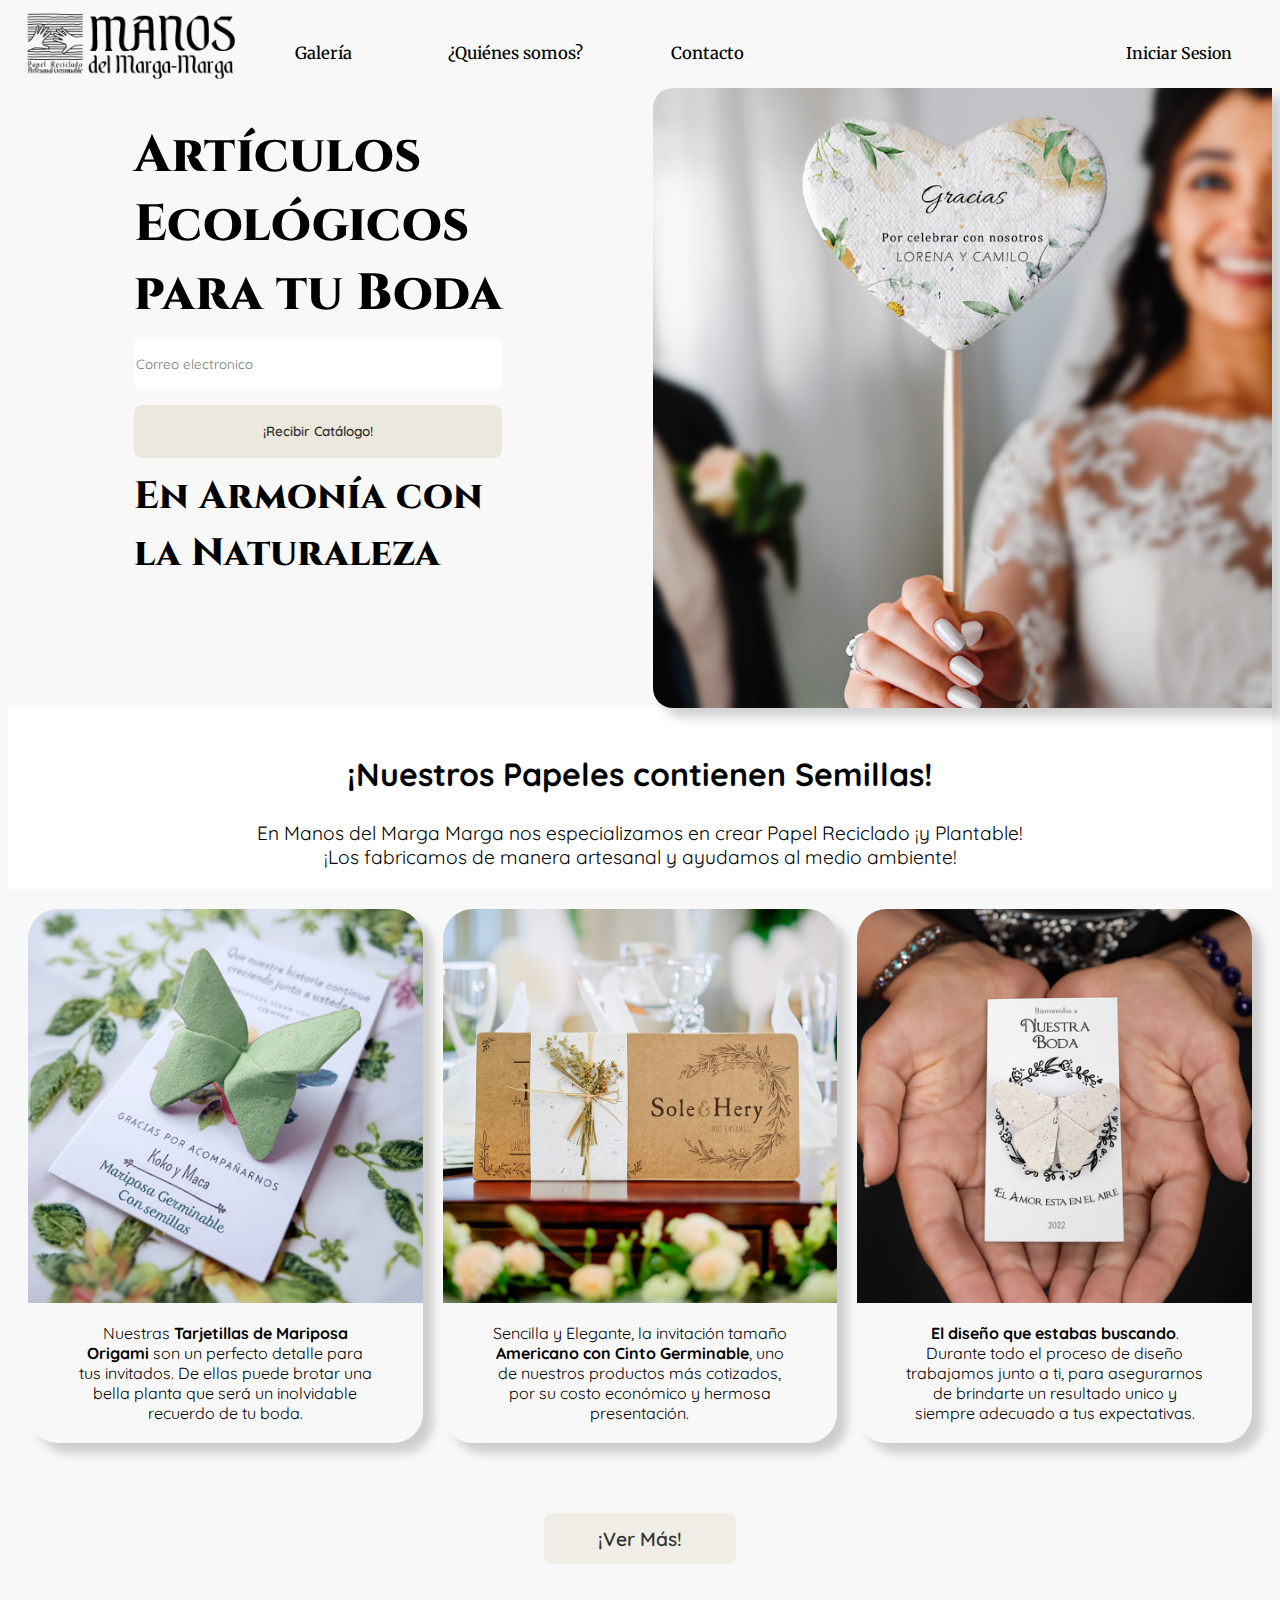
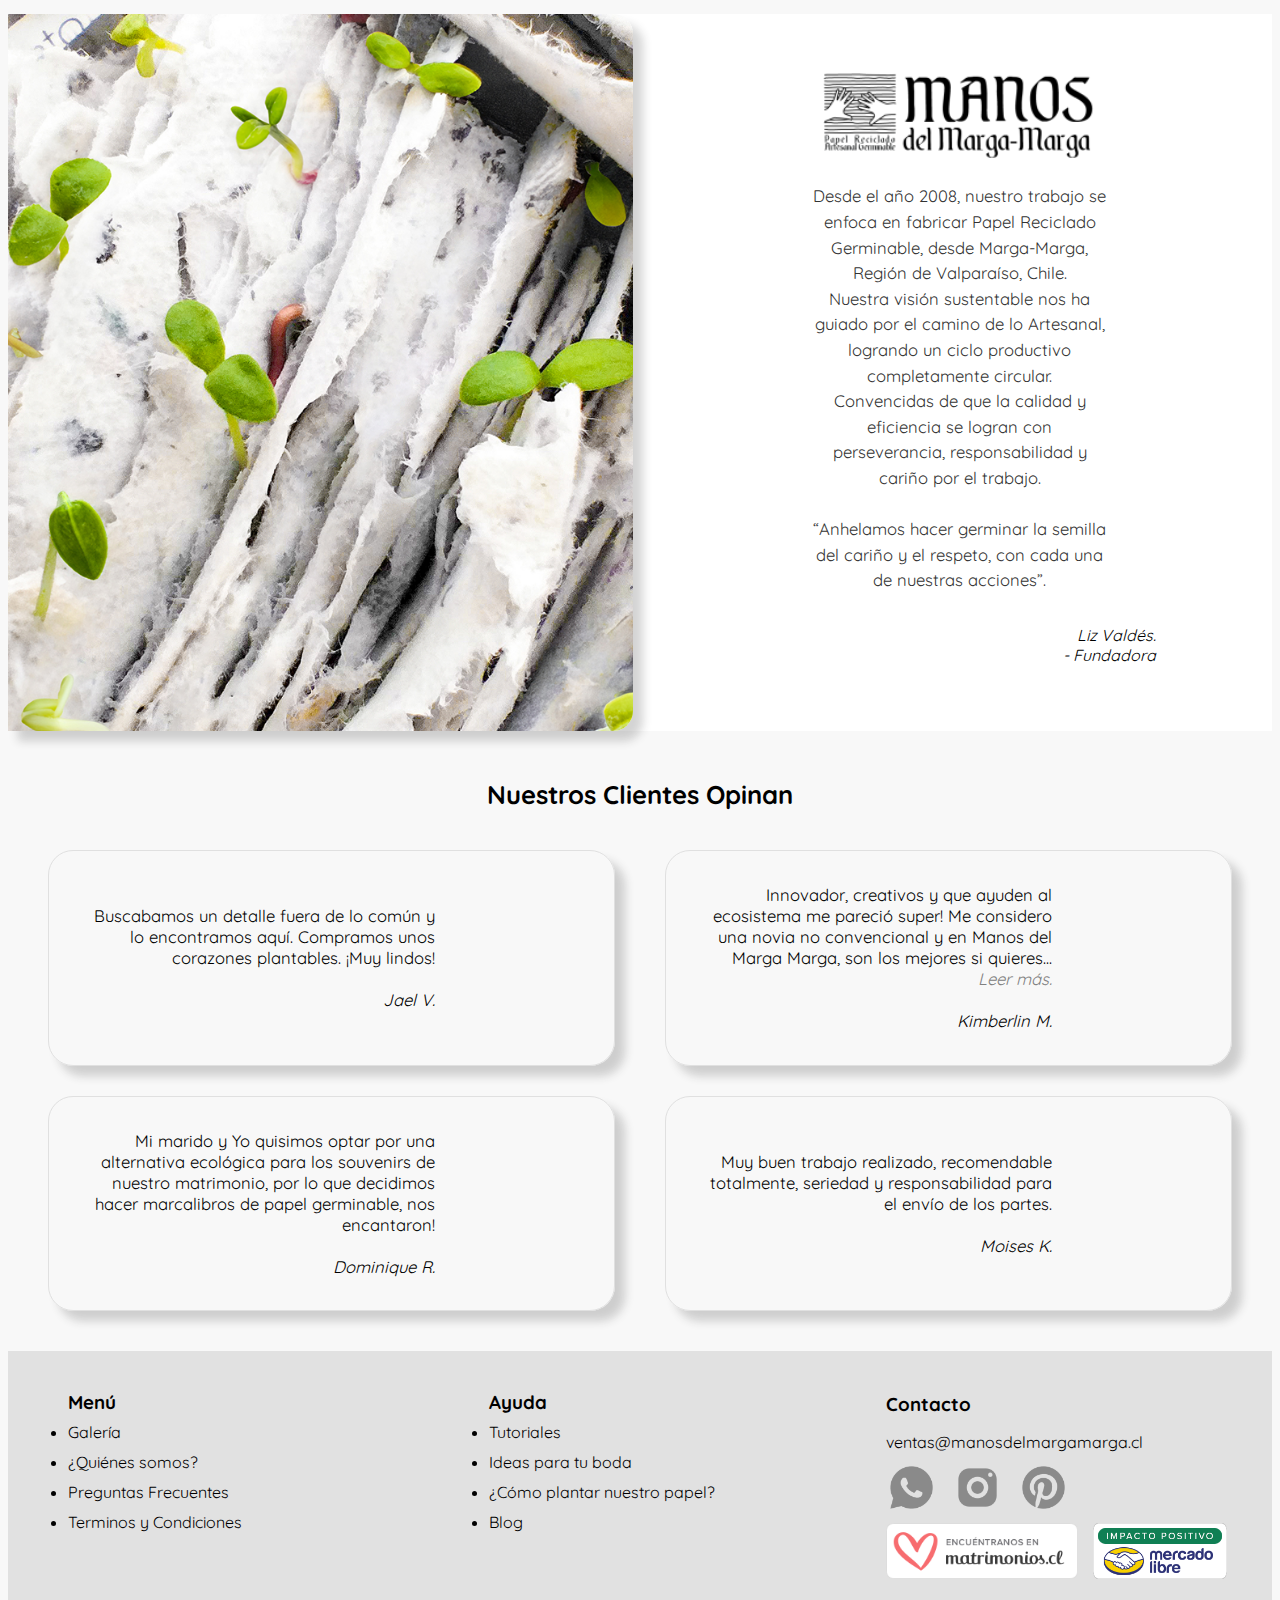
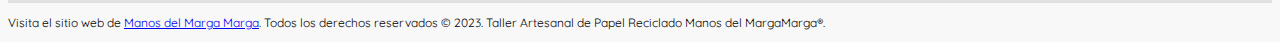
==== index.html @ 521b5310 "modificaciones para responsividad ensayo error" ====
<!DOCTYPE html>
<html>
  <head>
    <meta charset="UTF-8">
    <meta name="viewport" content="width=device-width, initial-scale=1">
    <link rel="preconnect" href="https://fonts.googleapis.com">
    <link rel="preconnect" href="https://fonts.gstatic.com" crossorigin>
    <link rel="preconnect" href="https://fonts.googleapis.com">
    <link rel="preconnect" href="https://fonts.gstatic.com" crossorigin>
    <link href="https://fonts.googleapis.com/css2?family=Borel&family=Cinzel:wght@400;500;600;700;800;900&family=Merriweather:wght@300&family=Quicksand:wght@300;400;500;600;700&family=Roboto&display=swap" rel="stylesheet">    
    <link rel="stylesheet" href="styles.css"> 
    <style>      
    </style>
  </head>
<body>
  <header>
    <div class="cabezal">
      <div class="logocabezalrow">
        <img class="logocabezal" src="./public/assets/img/mmmlogohead.png">
      </div>
      <div class="divmenutext">
        <span class="menutext1"> Galería</span>
        <span class="menutext2">¿Quiénes somos?</span>
        <span class="menutext3"> Contacto</span>
      </div>
      <div class="iniciarsesion">
        <span class="menutext4"> Iniciar Sesion</span>
      </div>
    </div>
  </header>
  <div class="jumbotron">
    <div class="izqjumbo">    
      <span class="titlejumbotext"> Artículos <br> </be>Ecológicos <br> para tu Boda</span>
       <form>
        <input class="emailform" type="email" placeholder="Correo electronico" required>
        <button type="submit">¡Recibir Catálogo!</button>
       </form>
       <span class="jumbosubtext">En Armonía con <br> la Naturaleza </span>
    </div>
    <div class="derjumbo">
      <img class="imgderjumbo" src="./public/assets/img/corazonjumbo.jpg" width="300px">
    </div>
  </div>
  <div class="presentacion">
    <h2>¡Nuestros Papeles contienen Semillas!</h2>
    <span class="textopresentacion">En Manos del Marga Marga nos especializamos en crear Papel Reciclado ¡y Plantable! <br>  ¡Los fabricamos de manera artesanal y ayudamos al medio ambiente!</span>
  </div>
  <div class="product-container">
     <div class="product">
       <img class=productimg src="./public/assets/img/producto1mv.jpg" alt="Producto 1">
       <span class="productext"> Nuestras <strong> Tarjetillas de Mariposa Origami</strong> son un perfecto detalle para tus invitados. De ellas puede brotar una bella planta que será un inolvidable recuerdo de tu boda.
       </span>
     </div>
     <div class="product">
       <img class=productimg  src="./public/assets/img/producto2pm.jpg" alt="Producto 2">
       <span class="productext"> Sencilla y Elegante, la invitación tamaño <strong>Americano con Cinto Germinable</strong>, uno de nuestros productos más cotizados, por su costo económico y hermosa presentación. 
        </span>
    </div>
      <div class="product">
        <img class=productimg  src="./public/assets/img/producto3mm.jpg" alt="Producto 3">  
        <span class="productext"> <strong>El diseño que estabas buscando</strong>. Durante todo el proceso de diseño trabajamos junto a ti, para asegurarnos de brindarte un resultado unico y siempre adecuado a tus expectativas.
        </span>
      </div>
  </div>
  <div class="vermas"><button class="botonvermas" type="submit">¡Ver Más!</button>
  </div>
  <div class="papelcontainer">
    <img class=papelimg  src="./public/assets/img/brotes.png" alt="brotes">  
    <div class=papelder> 
     <img class=papelogo  src="./public/assets/img/mmmlogohead.png" alt="Producto 3">  
     <p class="mmmtext">Desde el año 2008, nuestro trabajo se enfoca en fabricar Papel Reciclado Germinable, desde Marga-Marga, Región de Valparaíso, Chile.<br> Nuestra visión sustentable nos ha guiado por el camino de lo Artesanal, logrando un ciclo productivo completamente circular. <br> Convencidas de que la calidad y eficiencia se logran con perseverancia, responsabilidad y cariño por el trabajo.<br>
       <br> “Anhelamos hacer germinar la semilla del cariño y el respeto, con cada una de nuestras acciones”.</p>
     <p class="firmaliz"><i>Liz Valdés.<br>- Fundadora</i></p>
      </div>
    </div> 
    <h5 class="testitle">
    Nuestros Clientes Opinan
    </h5> 
    <div class="testimoniocontainer">
    <div class="testiside">
      <div class="testi"> 
        <p class="testitext"> Buscabamos un detalle fuera de lo común y lo encontramos aquí. Compramos unos corazones plantables. ¡Muy lindos!<br><br> <i>Jael V.</i></p>
        <img class="testimage" src="./public/assets/img/testinovios1cabezas.jpg" alt="">
      </div>
      <div class="testi"> 
        <p class="testitext">Mi marido y Yo quisimos optar por una alternativa ecológica para los souvenirs de nuestro matrimonio, por lo que decidimos hacer marcalibros de papel germinable, nos encantaron!<br><br> <i>Dominique R.</i></p>
        <img class="testimage" src="./public/assets/img/testinovios2abrazo.jpg" alt="">
      </div>
    </div>
    <div class="testiside">
      <div class="testi"> 
        <p class="testitext"> Innovador, creativos y que ayuden al ecosistema me pareció super! Me considero una novia no convencional y en Manos del Marga Marga, son los mejores si quieres... <span style="color: gray; cursor: pointer;"><i>Leer más.</i></span><br><br> <i>Kimberlin M.</i></p>
        <img class="testimage" src="./public/assets/img/testinovios3playa.jpg" alt="">
      </div>
      <div class="testi"> 
        <p class="testitext"> Muy buen trabajo realizado, recomendable totalmente, seriedad y responsabilidad para el envío de los partes.<br><br> <i>Moises K.</i></p>
        <img class="testimage" src="./public/assets/img/testinovios4estudio.jpg" alt="">
      </div>
    </div>
    </div>
  <footer>
   <div class="footmenu">
     <ul> <h3>Menú</h3>
       <li>Galería</li>
       <li>¿Quiénes somos?</li>
       <li>Preguntas Frecuentes</li>
       <li>Terminos y Condiciones</li>
     </ul>
   </div>
   <div class="foothelp">
    <ul> <h3> Ayuda</h3>
      <li>Tutoriales</li>
      <li>Ideas para tu boda</li>
      <li>¿Cómo plantar nuestro papel?</li>
      <li>Blog</li>
    </ul>
    </div>
    <div class="footcontact">
      <div class="footcontactinfo"> <h3>Contacto</h3>
        </p>
        <span>ventas@manosdelmargamarga.cl</span>        
      </div>
        <div class="rrss">
         <a href="https://web.whatsapp.com/send?phone=56322121504&text=" target="_blank"><img class="rrssico" src="./public/assets/img/logowhtsp.png"></a>
         <a href="https://www.instagram.com/manosdelmargamarga/" target="_blank"><img class="rrssico" src="./public/assets/img/logoig.png"></a>
         <a href="https://www.pinterest.cl/manosdelmargamarga/" target="_blank"><img class="rrssico" src="./public/assets/img/logopin.png"></a>
        </div>
        <div class="doslogos">
          <a href="#" target="_blank"><img class=doslogo1 src="./public/assets/img/mclbanner.png"></a>
          <a href="#" target="_blank"><img class=doslogo2 src="./public/assets/img/mlbanner.png"></a>
        </div>
      </div>
  </footer>   
  <p style="font-size: 12px;">Visita el sitio web de <a href="https://www.manosdelmargamarga.cl" target="_blank">Manos del Marga Marga</a>. Todos los derechos reservados © 2023. Taller Artesanal de Papel Reciclado Manos del MargaMarga&#174;.</p>
</body>
</html>
---- styles.css ----
.cabezal {
    display: grid;
    grid-template-columns: 0.5fr 1fr 1fr;
    grid-template-rows: 80px;
    align-items:center;
    column-gap: 10px;
    }
    .logocabezalrow img {
      height: 100%;
      width: 100%;
      object-fit: cover;
      margin-right: 40px; 
      }
     .logocabezal{
        height: 80%;
        width: 80%;
        object-fit: contain;
      }
    .divmenutext {
      display: grid;
      grid-template-columns: 1fr 2fr 1fr;
      grid-gap: 20px;
      justify-items: center;
      font-family: 'Merriweather', serif;
      font-weight: 500;
      text-align: center;
      padding-top: 10px;
      object-fit: cover;
      font-size: 1.3vw;
      }
      .iniciarsesion {
       font-family: 'Merriweather', serif;
       font-weight: 500;
       margin-left: auto;
       margin-right: 40px;
       padding-top: 10px;
       object-fit: cover;
       font-size: 100%;
       }
        .menutext4 {
         object-fit: cover;
        }
body {
   font-family: Quicksand;
   background-color: #f8f8f8;
  }

  .jumbotron {
    display: grid;
    grid-template-columns: 1fr 1fr; /* Dos columnas de igual tamaño */
    grid-gap: 25px;
    background-color: #f8f8f8;
    height: 80%;
    }      
    .izqjumbo {
      display: grid;
      grid-template-rows: 1fr 0.5fr 1fr;
      justify-content:center;
      grid-gap: 10px;
      width: 100%;
      height: 100%;
      align-content: center;
     }    
      .titlejumbotext {
       display: grid;
       font-family: Cinzel;
       font-size: 4vw;
       font-weight: 800;
       align-items: end;
      }
      .formjumbo{
        display: grid;
        align-items: center;
        grid-template-rows: 1fr 0,5fr;
        }
        form {
         display: grid;
         grid-gap:15px;
         height: auto;
         width: auto;
         align-items: center;
        }
        button {
          font-family: Quicksand;
          font-weight: 600;
          background-color: rgb(237, 232, 221);
          color: #333;
          border: none;
          height: 100%;
          border-radius: 8px;
          cursor: pointer;
          transition: background-color 0.7s;
         }     
         button:hover {
           background-color: rgb(236, 210, 152);
         }
         button:active {
            opacity: 0.7;
         }
        .emailform {
          font-family: Quicksand;
          background-color: #ffffff;
          border: none;
          height: 100%;
          width: auto;
          border-radius: 8px;
          align-self: center;
        }
      .jumbosubtext {
        display: grid;
        font-family: Cinzel;
        font-size: 3vw;
        font-weight: 800;
        line-height: 150%;
        }
    .derjumbo {
      display: grid;
      justify-content: center;
      justify-items: center;
      width: 100%;
      height: auto;
      }
      .imgderjumbo {
        height: 100%;
        width: 100%;
        border-top-left-radius: 20px;
        border-bottom-left-radius: 20px;
        box-shadow: 10px 10px 10px rgba(40, 40, 40, 0.2);
        object-fit: cover;
      }
  .presentacion {
    display: block;
    background-color: #fff;
    padding: 20px;
    text-align: center;
    }
    h2 {
      font-size: 2.5vw;
    }
   .textopresentacion {
      font-size: 1.5vw;
    }
  .product-container {
    display: grid;
    grid-template-columns: repeat(3, 1fr);
    grid-gap: 20px;
    padding: 20px;
    place-items: center;    
   }
    .product {
      display: flex;
      flex-direction: column;
      align-items: center;
      text-align: center;
      box-shadow: 10px 10px 10px rgba(40, 40, 40, 0.2);
      border-radius: 30px;
      padding-bottom: 20px;
      transition: transform 0.6s;
      }
      .product:hover {
      transform: scale(1.05);

      }
      .productimg {
        width: 100%;
        max-width: 400px;
        height: auto;
        object-fit: cover;
        object-position: center;
        border-top-left-radius: 30px;
        border-top-right-radius: 30px;
        margin-bottom: 20px;
      }
      .productext {
        font-family: Quicksand;
        max-width: 300px;
        text-align: center;
        margin-right: 15px;
        margin-left: 15px;
      }
      .vermas {
        display: flex;
        justify-content: center; 
        height: 100%;
        margin: 50px;
       }
       .botonvermas {
          font-family: Quicksand;
          font-weight: 600;
          font-size: 1.5vw;
          background-color: rgb(241, 238, 231);
          color: #333;
          height: 4vw;
          width: 15vw;
          cursor: pointer;
        }
  .papelcontainer {
    display: grid;
    grid-template-columns: 1fr 1fr;
    grid-gap: 15px;
    background-color: #fff;
   }
    .papelimg {
     display: grid;
     width: 100%;
     height: 100%;
     border-top-right-radius: 20px;
     border-bottom-right-radius: 20px;
     box-shadow: 10px 10px 10px rgba(40, 40, 40, 0.2);
     object-fit: cover;
    }
    .papelder {
     display: grid;
     grid-template-rows: 0,3fr 3fr;
     align-items: center;
     justify-items: center;
     padding-top: 50px;
     padding-bottom: 50px;
     padding-right: 80px;
     padding-left: 80px;
     }
      .papelogo {
        height: 8vw;
      }
      .mmmtext {
        font-size: 1.3vw;
        color: #333;
        text-align: center;
        line-height: 2vw;
        max-width: 300px;
        }
        .firmaliz {
          width: auto;
          text-align: right;
          margin-top: 15px;
          margin-left: 300px;
          font-size: 1,2vw;
        }

        h5 {
          display: grid;
          grid-template-columns: 1fr;
          text-align: center;
          margin-top: 3.7vw;
          margin-bottom: 0;
          font-size: 2vw;

        }
  .testimoniocontainer {
    display: grid;
    grid-template-columns: repeat(2, 1fr);
    grid-gap: 50px;
    padding: 40px;
  }
  .testiside{
    display: grid;
    grid-template-rows: 1fr 1fr;
    grid-gap: 30px;
  }
  .testi{
    display: grid;
    grid-template-columns: 3fr 1fr; 
    height: 12vw;
    border-radius: 25px;
    border: 1px solid rgb(224, 224, 224);
    box-shadow: 10px 10px 10px rgba(40, 40, 40, 0.2);
    padding: 30px;
    grid-gap: 30px; 
    transition: transform 0.7s;
  }
  .testi:hover{
    transform: scale(1.03);
    }
  .testimage{
    max-width: 12vw;
    max-height: auto;
    align-self: center;
    border-radius: 80px;
    box-shadow: 5px 5px 5px rgba(40, 40, 40, 0.2);

  }
  .testitext{
    font-size: 1.3vw;
    text-align: right;
    align-self: center;
    margin: 0px;
  }

  footer {  
    font-family: Quicksand;
    display:grid;
    grid-template-columns: 1fr 1fr 1fr;
    background-color: #e1e1e1;
    padding: 20px;
    grid-gap: 40px;
    }
    ul{
      font-family: Quicksand;
      height: 60%;
      width: 100%;
      line-height: 30px;
      }
    h3{
      margin: 0%;
    }
    .footcontact {
      display: grid;
      grid-template-rows: 1fr 0.2fr 1fr;
      grid-gap: 10px;
      padding-top: 20.5px;
      margin-left: 15px;
      }
     .rrss {
       display: grid;
       grid-template-columns: 0.15fr 0.15fr 0.15fr;
       justify-content: left;
       gap: 15px;
       }
       .rrssico {
         display: grid;
         width: 4vw;
         height: auto;
         object-fit: cover;
       }
      .doslogos {
        display: grid;
        grid-template-columns: 0.5fr 0.5fr;
        height: fit-content;
        width: auto;
        gap: 15px;
       }
        .doslogo1 {
          width: 15vw
        }
        .doslogo2 {
          width: 10.5vw
        }

        
/* Media query para dispositivos móviles */
@media screen and (max-width: 1024px) {
  .cabezal {
    display: grid;
    grid-template-columns: 1fr 1fr 1fr;
  }

  .logocabezalrow {
    margin: 0; 
  }

  .logocabezal {
    max-height: 60%;
    width: auto;
  }
  .divmenutext {
    grid-template-columns: repeat(3, 4 1fr);
    justify-items: center;
    padding-top: 10px;
    font-size: 80%; 
    text-align: center;
  }
  .menutext4 {
    display: grid;
    border-radius: 5px;
    padding-left: 10px;
    padding-right: 10px;
    justify-content: center;
  }
  .iniciarsesion {
    display: grid;
    grid-template-columns: 1fr;
    margin: 0; 
    max-width: 80%;
    text-align: center; 
    background-color: #ffffff;
    padding-bottom: 10px;
    justify-self: center;
    border-radius: 20px;
  }
  .jumbotron {
    height: 700px;
    grid-template-columns: 1fr; 
    grid-template-rows: 300px 370px;
    grid-gap: 15px; 
    padding: 20px;
  }
  .izqjumbo {
    height: 300px;
    grid-gap: 5px; 
    margin-top: 15px; 
  }
  .titlejumbotext {
    font-size: 4vw;
    text-align: center; 
  }
  .formjumbo {
    grid-template-rows: auto auto; 
  }
  .jumbosubtext{
    text-align: center;
    font-size: 3vw;
  }
  .derjumbo {
    display: grid;
  }
  .imgderjumbo {
    border-radius: 30px;
    object-position: top;
    align-items: end;
  }
  .presentacion {
    display: grid;
    background-color: #fff;
    padding: 20px;
    text-align: center;
    }
    h2 {
      font-size: 4vw;
    }
   .textopresentacion {
      font-size: 3vw;
    }
  .product-container {
    display: grid;
    grid-template-columns: 1fr;
    grid-template-rows: 1fr 1fr 1fr;
    grid-gap: 20px;
    padding: 20px;
    place-items: center;    
   }
    .product {
      display: flex;
      flex-direction: column;
      align-items: center;
      text-align: center;
      box-shadow: 10px 10px 10px rgba(40, 40, 40, 0.2);
      border-radius: 30px;
      padding-bottom: 20px;
      }
      .productimg {
        width: 100%;
        max-width: 500px;
        height: auto;
        object-fit: cover;
        object-position: center;
        border-top-left-radius: 30px;
        border-top-right-radius: 30px;
        margin-bottom: 20px;
      }
      .productext {
        font-family: Quicksand;
        max-width: 470px;
        text-align: center;
        margin-right: 15px;
        margin-left: 15px;
        font-size: 3vw;
      }
      .vermas {
        display: flex;
        justify-content: center; 
        align-items: center;
        height: 100%;
        margin: 0px;
       }
       .botonvermas {
          font-family: Quicksand;
          font-size: 3vw;
          background-color: rgb(241, 238, 231);
          color: #333;
          height: 7vw;
          width: 300px;
          cursor: pointer;
        }
        .papelcontainer {
          display: grid;
          grid-template-columns: 1fr 1fr;
          grid-gap: 15px;
          background-color: #fff;
          margin-top: 20px;
         }
          .papelimg {
           display: grid;
           width: 100%;
           height: 100%;
           object-fit: cover;
           border-top-right-radius: 30px;
           border-bottom-right-radius: 30px;
           box-shadow: 10px 10px 10px rgba(40, 40, 40, 0.2);
           object-position: center;
          }
          .papelder {
           display: grid;
           grid-template-rows: 0,3fr 3fr;
           align-items: center;
           justify-items: center;
           padding-top: 30px;
           padding-bottom: 30px;
           padding-right: 40px;
           padding-left: 40px;
           }
            .papelogo {
              height: 8vw;
            }
            .mmmtext {
              font-size: 2vw;
              color: #333;
              text-align: center;
              line-height: 3vw;
              margin: 0px;
              }
              .firmaliz {
                width: auto;
                text-align: right;
                margin-top: 15px;
                margin-left: 200px;
              }    
  .testi{
    display: grid;
    grid-template-columns: 3fr 1fr; 
    height: auto;
    border-radius: 25px;
    border: 1px solid rgb(224, 224, 224);
    box-shadow: 10px 10px 10px rgba(40, 40, 40, 0.2);
    padding: 30px;
    grid-gap: 30px; 
    transition: transform 0.7s;
    align-content: baseline;
  }
  .testimage{
    max-width: 12vw;
    max-height: auto;
    
    border-radius: 80px;
    box-shadow: 5px 5px 5px rgba(40, 40, 40, 0.2);
  }
  .testitext{
    font-size: 1.3vw;
    text-align: right;
    align-self: center;
    margin: 0px;
  }
  .testimoniocontainer {
    display: grid;
    grid-template-columns: repeat(2, 1fr);
    grid-gap: 50px;
    padding: 40px;
  }
  .testiside{
    display: grid;
    grid-template-rows: 1fr 1fr;
    grid-gap: 30px;
  }
  .testi{
    display: grid;
    grid-template-columns: 3fr 1fr; 
    height: 12vw;
    height: 80px;
    border-radius: 25px;
    border: 1px solid rgb(224, 224, 224);
    box-shadow: 10px 10px 10px rgba(40, 40, 40, 0.2);
    padding: 30px;
    padding-top: 20px;
    grid-gap: 30px; 
    contain: content;
    }
  .testimage{
    max-width: 10vw;
    max-height: auto;
    align-self: top;
    border-radius: 80px;
    box-shadow: 5px 5px 5px rgba(40, 40, 40, 0.2);

  }
  .testitext{
    font-size: 9px;
    text-align: right;
    align-self: center;
    margin: 0px;
  }
  footer {
    font-size: 12px;
    font-weight: 600;
    padding: 10px;
  }

}
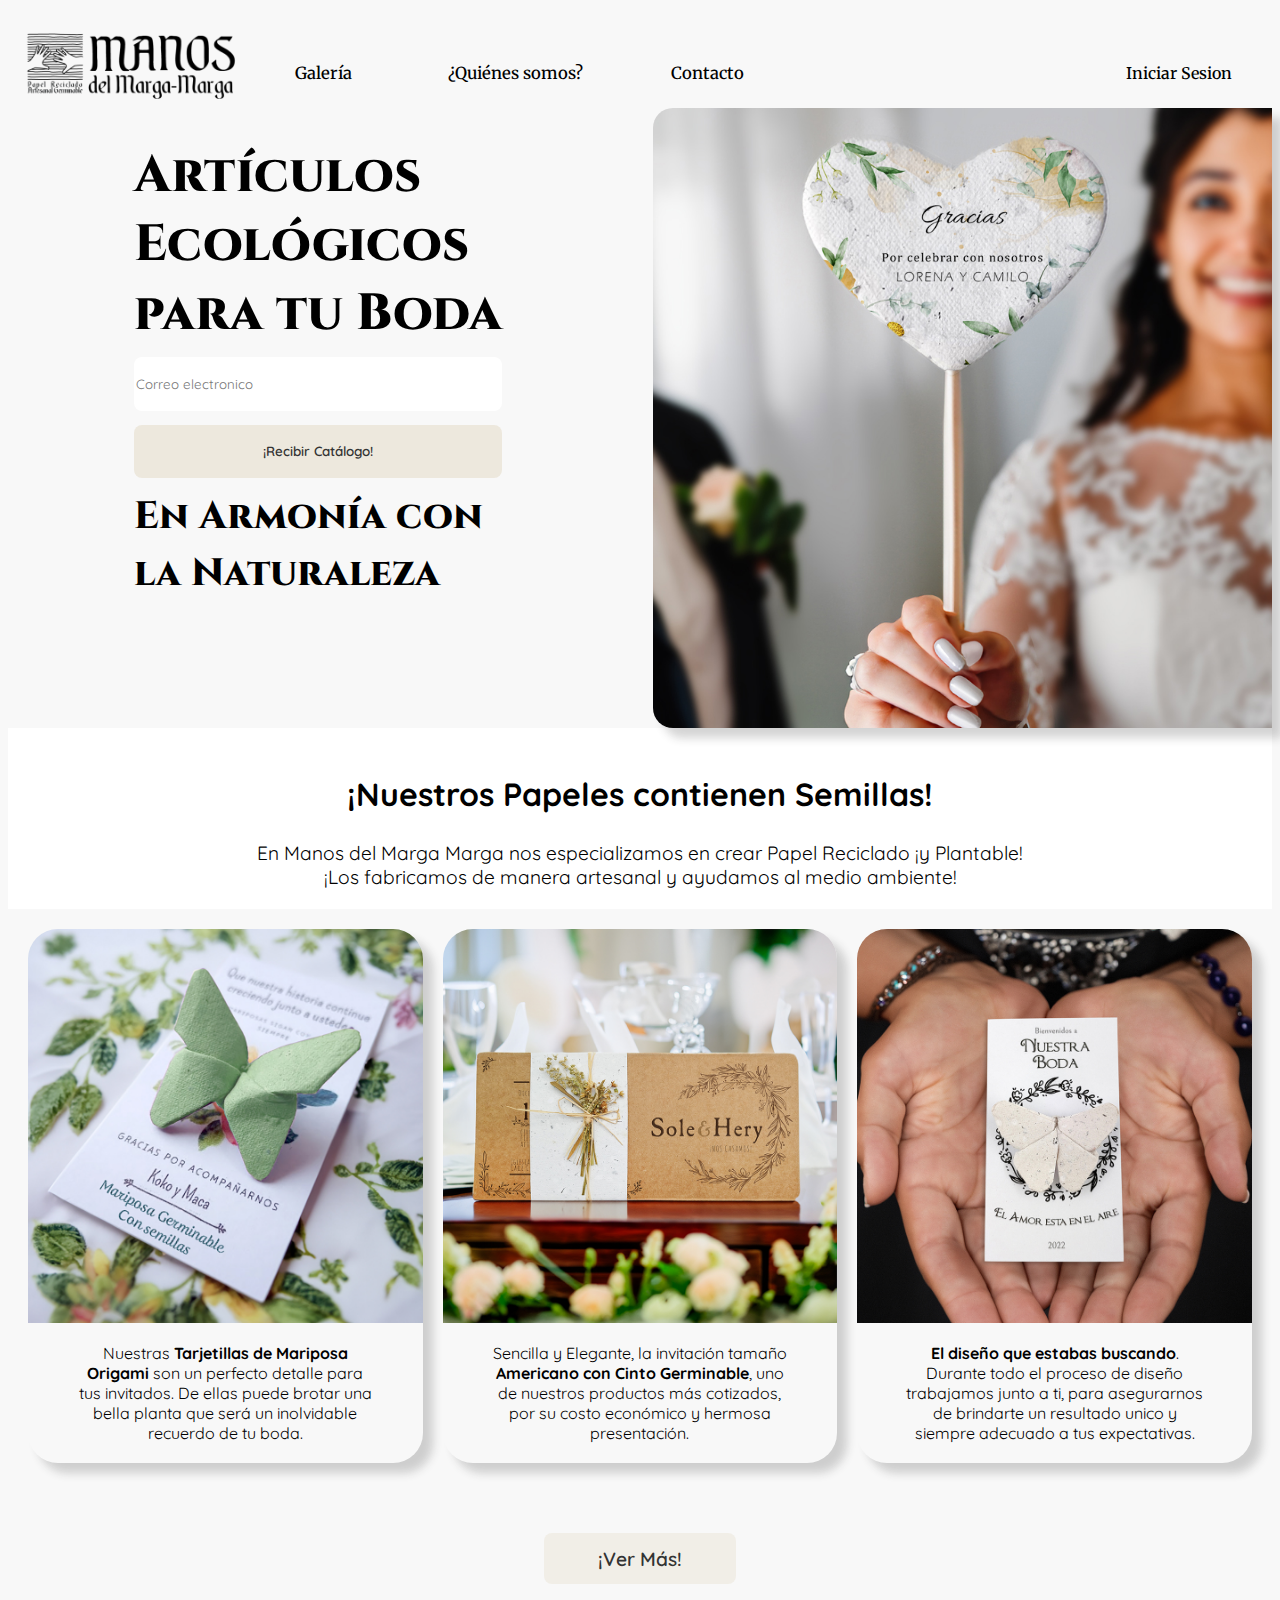
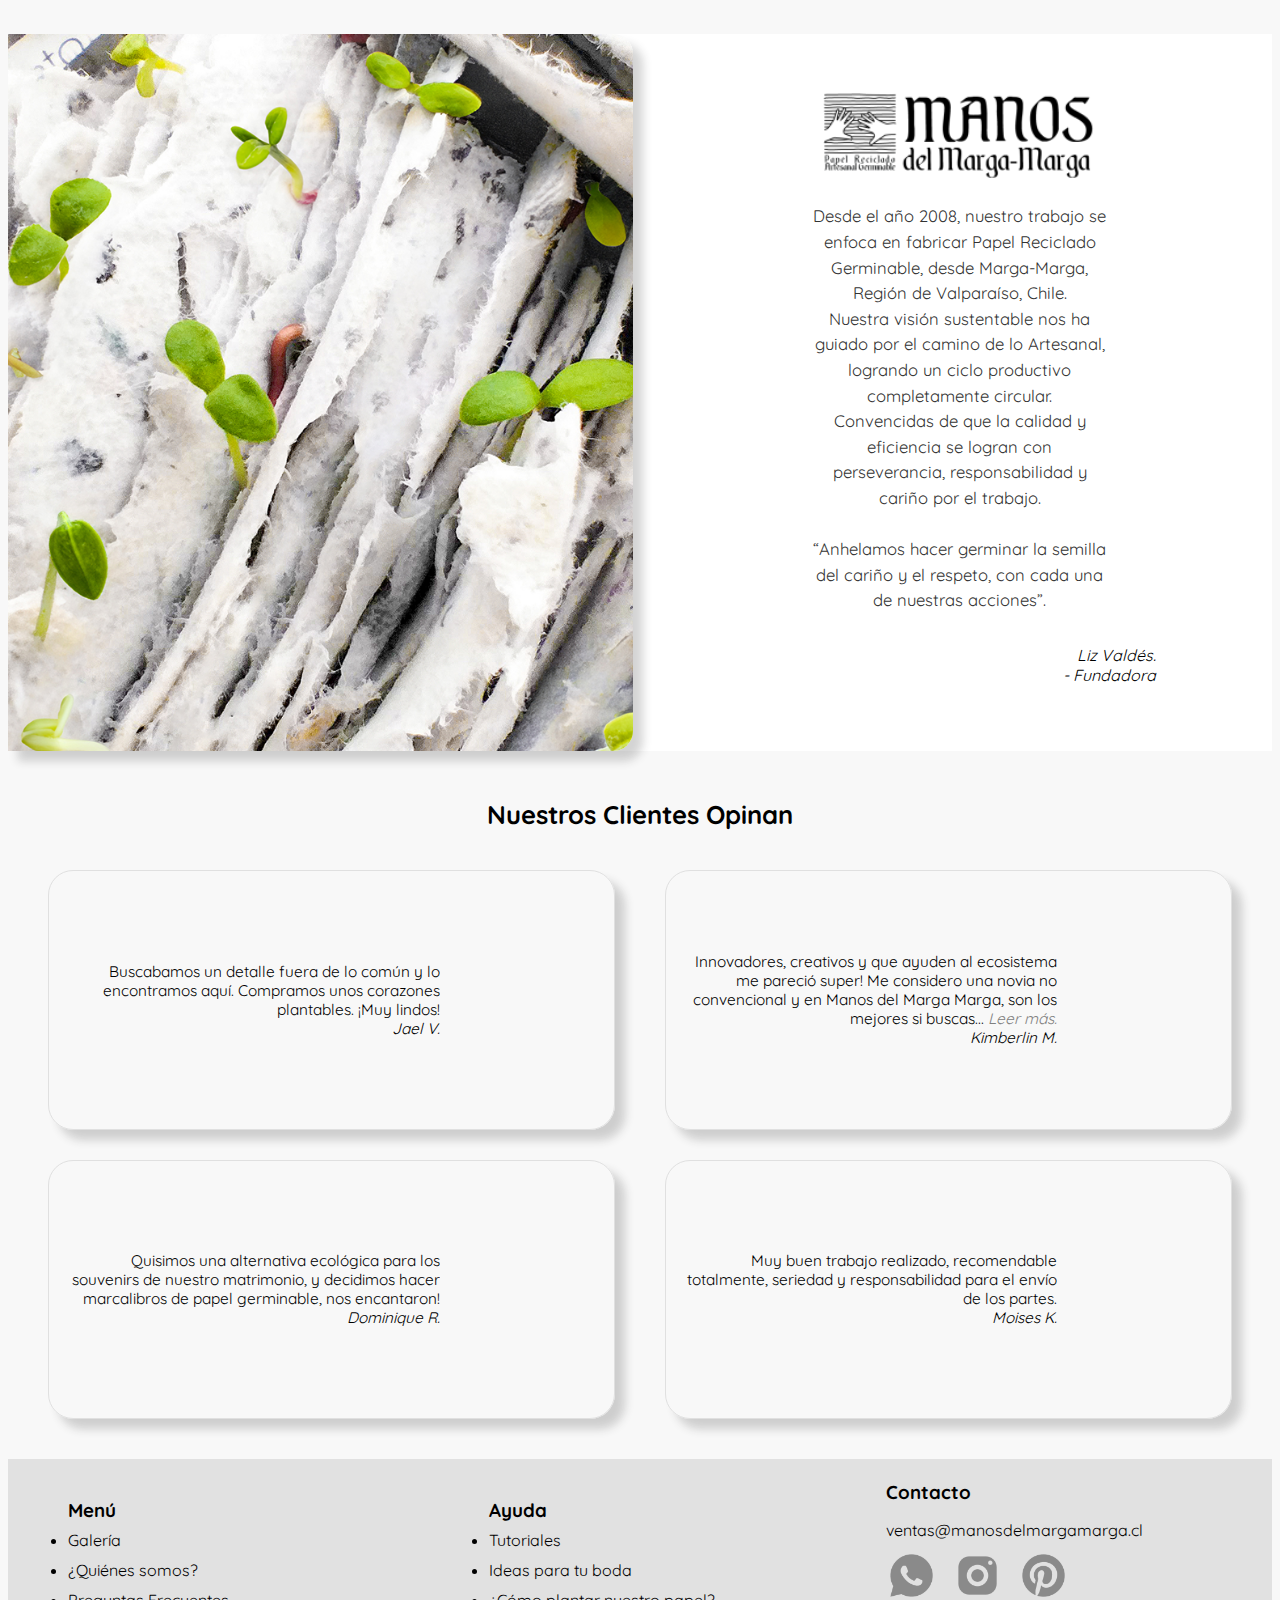
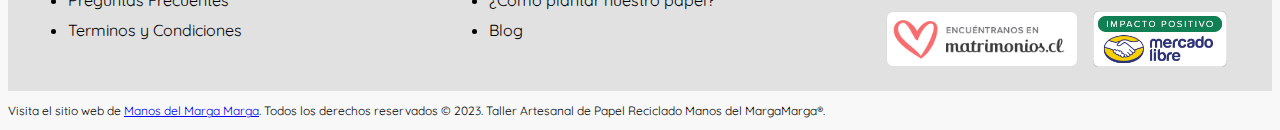
==== commit c9e6e182: "modificaciones para responsividad ensayo error" ====
--- a/index.html
+++ b/index.html
@@ -5,9 +5,8 @@
     <meta name="viewport" content="width=device-width, initial-scale=1">
     <link rel="preconnect" href="https://fonts.googleapis.com">
     <link rel="preconnect" href="https://fonts.gstatic.com" crossorigin>
-    <link rel="preconnect" href="https://fonts.googleapis.com">
-    <link rel="preconnect" href="https://fonts.gstatic.com" crossorigin>
     <link href="https://fonts.googleapis.com/css2?family=Borel&family=Cinzel:wght@400;500;600;700;800;900&family=Merriweather:wght@300&family=Quicksand:wght@300;400;500;600;700&family=Roboto&display=swap" rel="stylesheet">    
+    <link href="https://cdn.jsdelivr.net/npm/bootstrap@5.3.1/dist/css/bootstrap.min.css" rel="stylesheet" integrity="sha384-4bw+/aepP/YC94hEpVNVgiZdgIC5+VKNBQNGCHeKRQN+PtmoHDEXuppvnDJzQIu9" crossorigin="anonymous">
     <link rel="stylesheet" href="styles.css"> 
     <style>      
     </style>
@@ -79,25 +78,26 @@
     <div class="testimoniocontainer">
     <div class="testiside">
       <div class="testi"> 
-        <p class="testitext"> Buscabamos un detalle fuera de lo común y lo encontramos aquí. Compramos unos corazones plantables. ¡Muy lindos!<br><br> <i>Jael V.</i></p>
+        <p class="testitext"> Buscabamos un detalle fuera de lo común y lo encontramos aquí. Compramos unos corazones plantables. ¡Muy lindos!<br> <i>Jael V.</i></p>
         <img class="testimage" src="./public/assets/img/testinovios1cabezas.jpg" alt="">
       </div>
       <div class="testi"> 
-        <p class="testitext">Mi marido y Yo quisimos optar por una alternativa ecológica para los souvenirs de nuestro matrimonio, por lo que decidimos hacer marcalibros de papel germinable, nos encantaron!<br><br> <i>Dominique R.</i></p>
+        <p class="testitext">Quisimos una alternativa ecológica para los souvenirs de nuestro matrimonio, y decidimos hacer marcalibros de papel germinable, nos encantaron!<br> <i>Dominique R.</i></p>
         <img class="testimage" src="./public/assets/img/testinovios2abrazo.jpg" alt="">
       </div>
     </div>
     <div class="testiside">
       <div class="testi"> 
-        <p class="testitext"> Innovador, creativos y que ayuden al ecosistema me pareció super! Me considero una novia no convencional y en Manos del Marga Marga, son los mejores si quieres... <span style="color: gray; cursor: pointer;"><i>Leer más.</i></span><br><br> <i>Kimberlin M.</i></p>
+        <p class="testitext"> Innovadores, creativos y que ayuden al ecosistema me pareció super! Me considero una novia no convencional y en Manos del Marga Marga, son los mejores si buscas... <span style="color: gray; cursor: pointer;"><i>Leer más.</i></span><br> <i>Kimberlin M.</i></p>
         <img class="testimage" src="./public/assets/img/testinovios3playa.jpg" alt="">
       </div>
       <div class="testi"> 
-        <p class="testitext"> Muy buen trabajo realizado, recomendable totalmente, seriedad y responsabilidad para el envío de los partes.<br><br> <i>Moises K.</i></p>
+        <p class="testitext"> Muy buen trabajo realizado, recomendable totalmente, seriedad y responsabilidad para el envío de los partes.<br> <i>Moises K.</i></p>
         <img class="testimage" src="./public/assets/img/testinovios4estudio.jpg" alt="">
       </div>
     </div>
     </div>
+    
   <footer>
    <div class="footmenu">
      <ul> <h3>Menú</h3>
@@ -130,7 +130,10 @@
           <a href="#" target="_blank"><img class=doslogo2 src="./public/assets/img/mlbanner.png"></a>
         </div>
       </div>
+
+          <script src="https://cdn.jsdelivr.net/npm/bootstrap@5.3.1/dist/js/bootstrap.bundle.min.js" integrity="sha384-HwwvtgBNo3bZJJLYd8oVXjrBZt8cqVSpeBNS5n7C8IVInixGAoxmnlMuBnhbgrkm" crossorigin="anonymous"></script>
   </footer>   
   <p style="font-size: 12px;">Visita el sitio web de <a href="https://www.manosdelmargamarga.cl" target="_blank">Manos del Marga Marga</a>. Todos los derechos reservados © 2023. Taller Artesanal de Papel Reciclado Manos del MargaMarga&#174;.</p>
+  <script src="https://cdn.jsdelivr.net/npm/bootstrap@5.3.1/dist/js/bootstrap.bundle.min.js" integrity="sha384-HwwvtgBNo3bZJJLYd8oVXjrBZt8cqVSpeBNS5n7C8IVInixGAoxmnlMuBnhbgrkm" crossorigin="anonymous"></script>
 </body>
 </html>--- a/styles.css
+++ b/styles.css
@@ -1,4 +1,6 @@
-
+html {
+  margin-top: 20px;
+}
   .cabezal {
     display: grid;
     grid-template-columns: 0.5fr 1fr 1fr;
@@ -252,6 +254,7 @@
     grid-template-columns: repeat(2, 1fr);
     grid-gap: 50px;
     padding: 40px;
+    justify-content: space-around;
   }
   .testiside{
     display: grid;
@@ -261,11 +264,11 @@
   .testi{
     display: grid;
     grid-template-columns: 3fr 1fr; 
-    height: 12vw;
+    height: 17vw;
     border-radius: 25px;
     border: 1px solid rgb(224, 224, 224);
     box-shadow: 10px 10px 10px rgba(40, 40, 40, 0.2);
-    padding: 30px;
+    padding: 20px;
     grid-gap: 30px; 
     transition: transform 0.7s;
   }
@@ -276,14 +279,15 @@
     max-width: 12vw;
     max-height: auto;
     align-self: center;
-    border-radius: 80px;
+    border-radius: 90px;
     box-shadow: 5px 5px 5px rgba(40, 40, 40, 0.2);
 
   }
   .testitext{
-    font-size: 1.3vw;
+    font-size: 1.2vw;
     text-align: right;
     align-self: center;
+    overflow: scroll;
     margin: 0px;
   }
 
@@ -308,7 +312,7 @@
       display: grid;
       grid-template-rows: 1fr 0.2fr 1fr;
       grid-gap: 10px;
-      padding-top: 20.5px;
+      padding-top: 1px;
       margin-left: 15px;
       }
      .rrss {
@@ -339,7 +343,7 @@
 
         
 /* Media query para dispositivos móviles */
-@media screen and (max-width: 1024px) {
+@media screen and (max-width: 720px) {
   .cabezal {
     display: grid;
     grid-template-columns: 1fr 1fr 1fr;
@@ -393,6 +397,7 @@
   .titlejumbotext {
     font-size: 4vw;
     text-align: center; 
+    letter-spacing: 2px;
   }
   .formjumbo {
     grid-template-rows: auto auto; 
@@ -400,6 +405,7 @@
   .jumbosubtext{
     text-align: center;
     font-size: 3vw;
+    letter-spacing: 2px;
   }
   .derjumbo {
     display: grid;
@@ -514,18 +520,26 @@
                 text-align: right;
                 margin-top: 15px;
                 margin-left: 200px;
-              }    
+              }  
+              h5{
+                font-size: 4vw;
+              }
+              .testimoniocontainer {
+                display: grid;
+                grid-template-columns: repeat(2, 1fr);
+                grid-gap: 20px;
+                padding: 30px;
+              }
+
+              
   .testi{
     display: grid;
     grid-template-columns: 3fr 1fr; 
-    height: auto;
     border-radius: 25px;
     border: 1px solid rgb(224, 224, 224);
     box-shadow: 10px 10px 10px rgba(40, 40, 40, 0.2);
-    padding: 30px;
-    grid-gap: 30px; 
-    transition: transform 0.7s;
-    align-content: baseline;
+    padding: 10px;
+    grid-gap: 10px;
   }
   .testimage{
     max-width: 12vw;
@@ -538,50 +552,32 @@
     font-size: 1.3vw;
     text-align: right;
     align-self: center;
-    margin: 0px;
-  }
-  .testimoniocontainer {
-    display: grid;
-    grid-template-columns: repeat(2, 1fr);
-    grid-gap: 50px;
-    padding: 40px;
   }
   .testiside{
     display: grid;
     grid-template-rows: 1fr 1fr;
-    grid-gap: 30px;
+    grid-gap: 20px;
   }
   .testi{
     display: grid;
     grid-template-columns: 3fr 1fr; 
-    height: 12vw;
-    height: 80px;
-    border-radius: 25px;
-    border: 1px solid rgb(224, 224, 224);
-    box-shadow: 10px 10px 10px rgba(40, 40, 40, 0.2);
-    padding: 30px;
-    padding-top: 20px;
-    grid-gap: 30px; 
-    contain: content;
+    height: 140px;
+    align-content: center;
+    padding: 20px;
     }
   .testimage{
-    max-width: 10vw;
-    max-height: auto;
-    align-self: top;
-    border-radius: 80px;
-    box-shadow: 5px 5px 5px rgba(40, 40, 40, 0.2);
-
+    
   }
   .testitext{
-    font-size: 9px;
-    text-align: right;
-    align-self: center;
-    margin: 0px;
+font-size: 8px;
   }
   footer {
+    display: grid;
+    grid-template-columns: repeat(3, 1fr) !important;
+    max-width: 100%;
     font-size: 12px;
     font-weight: 600;
-    padding: 10px;
-  }
-
-}+  }
+  .footcontactinfo{
+    overflow-wrap: break-word;
+  }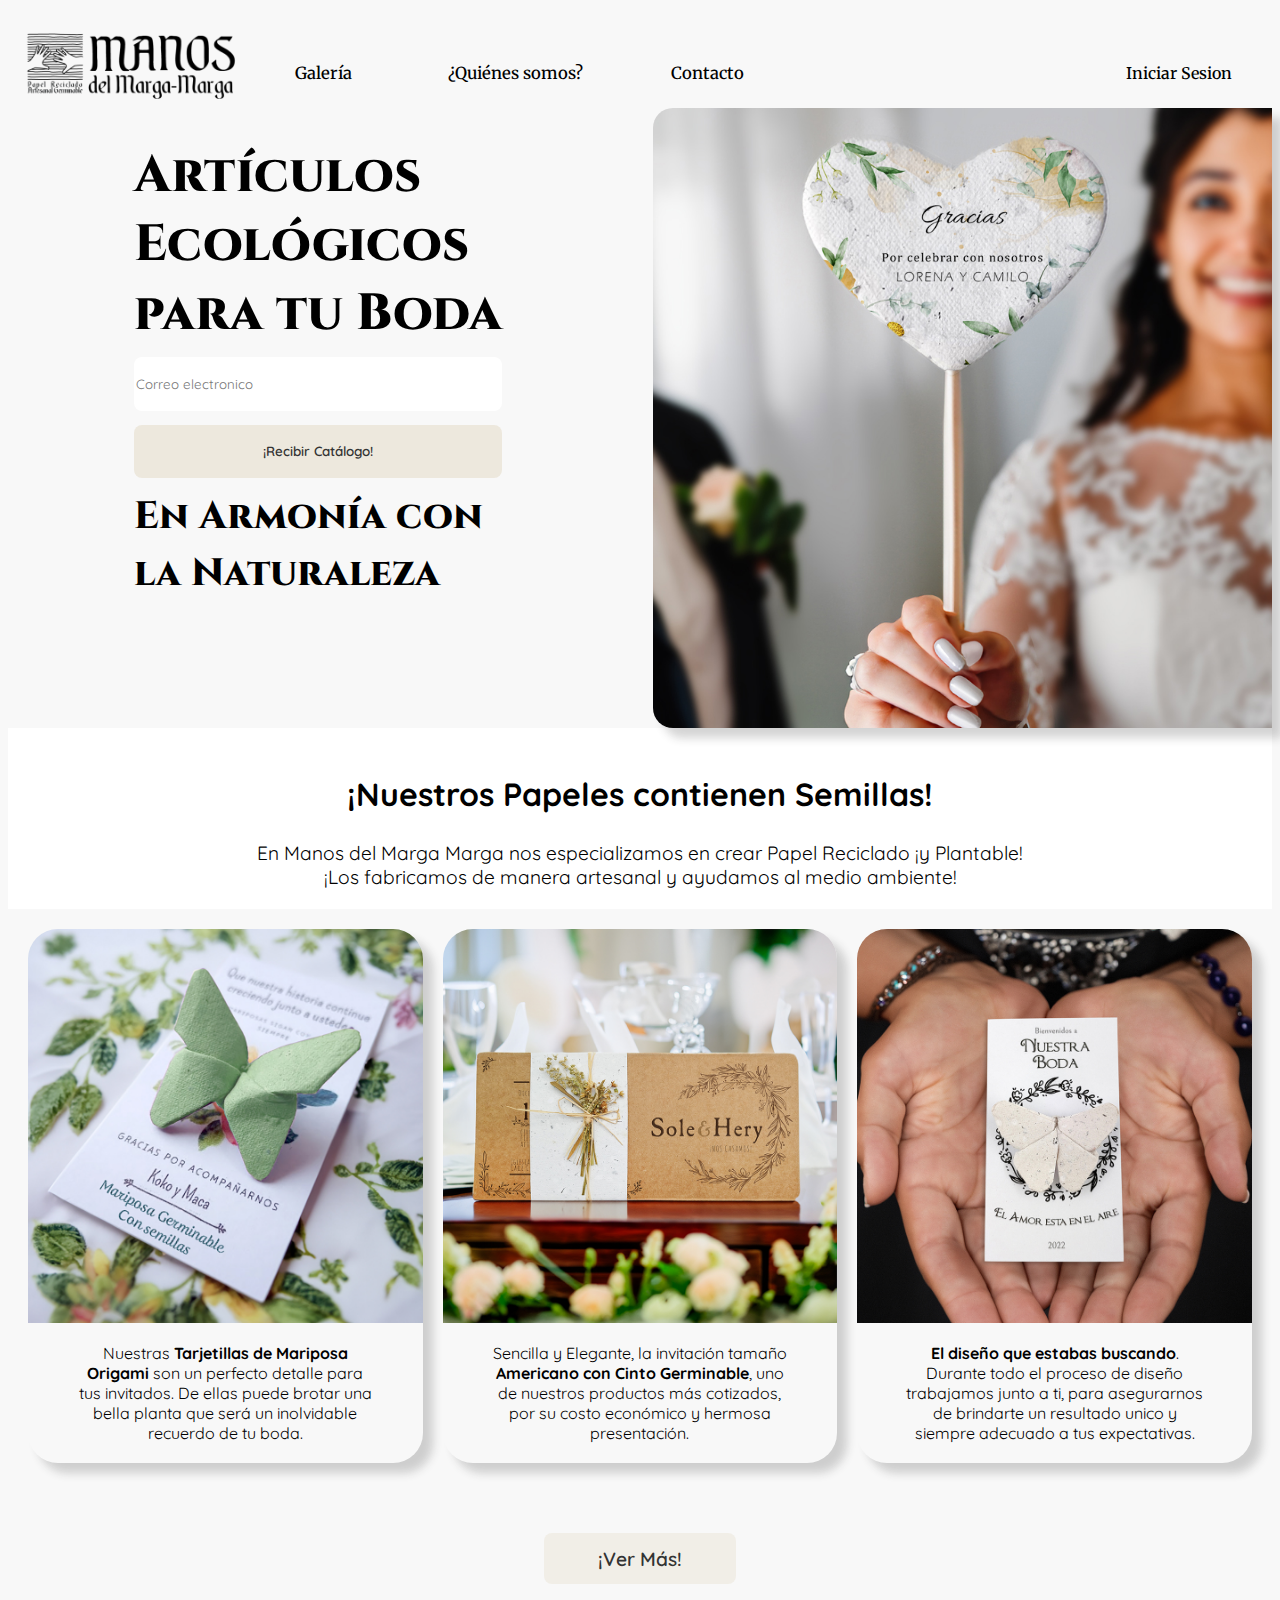
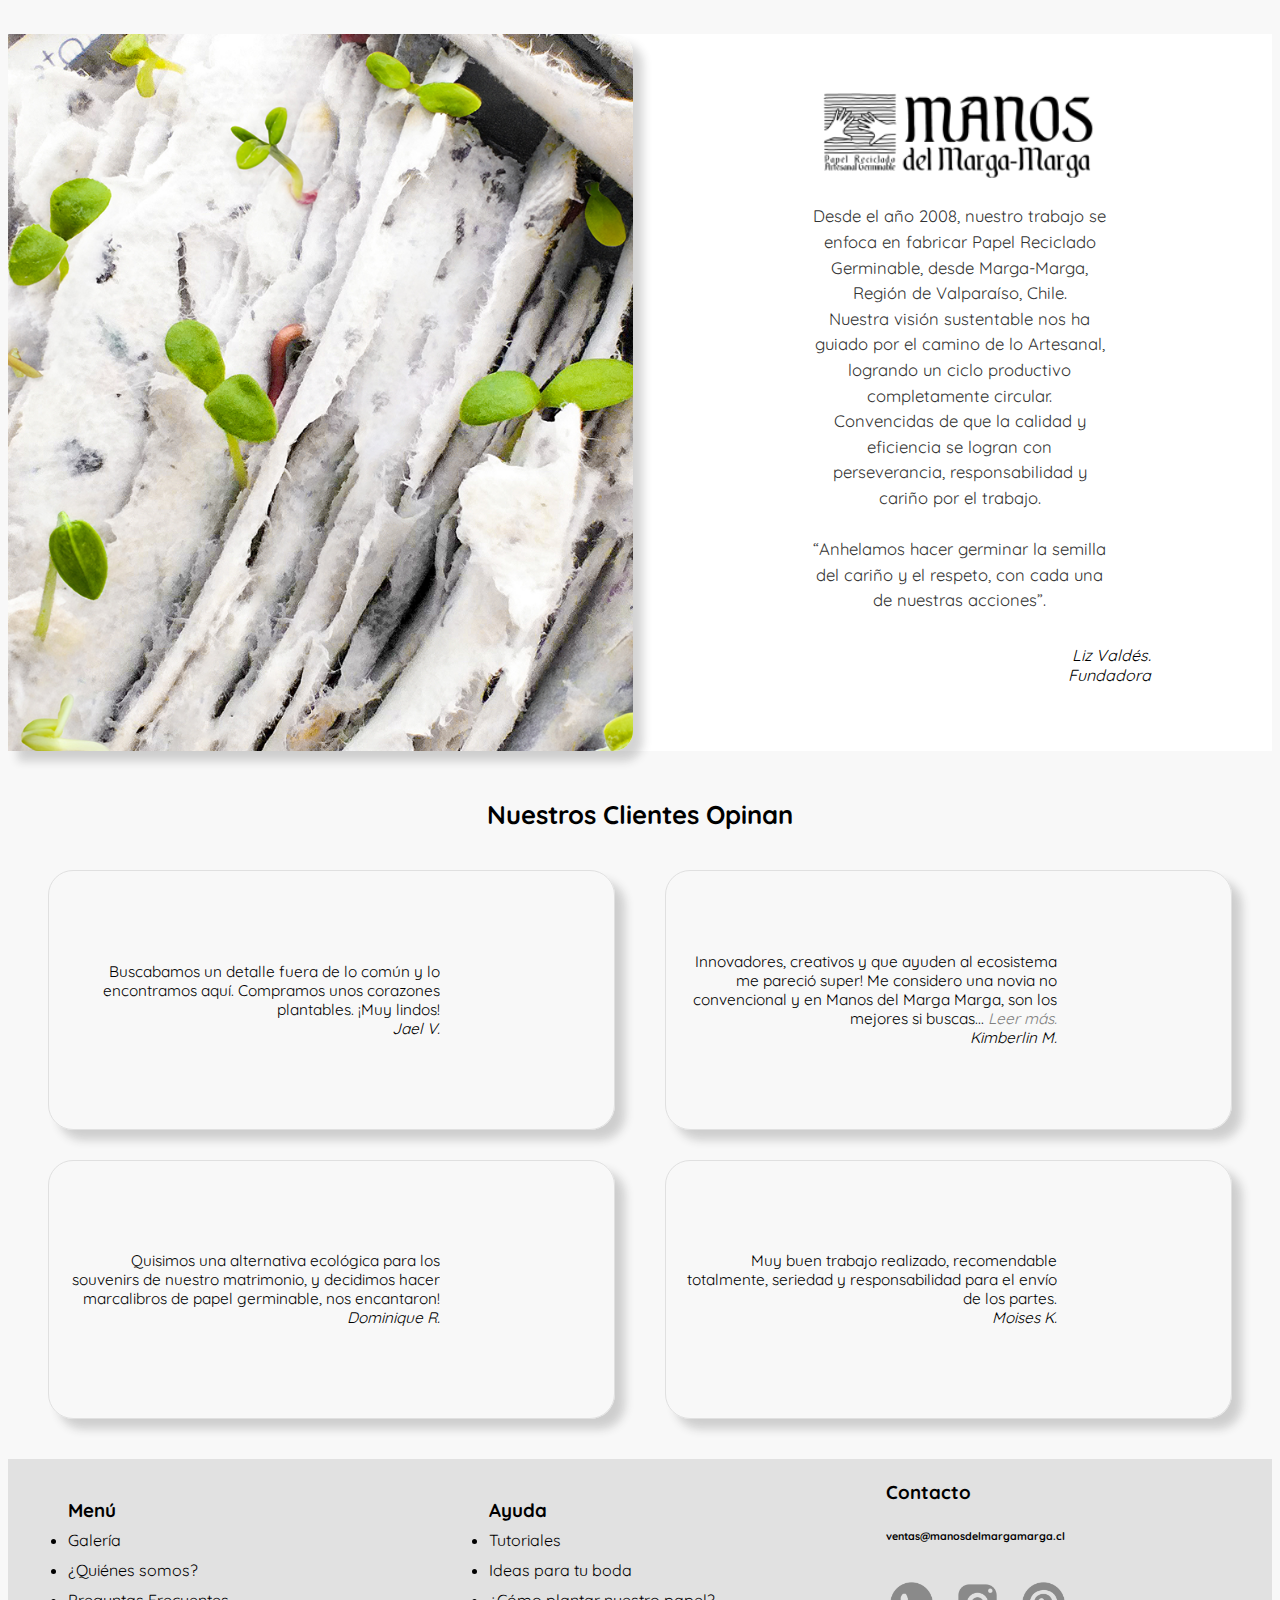
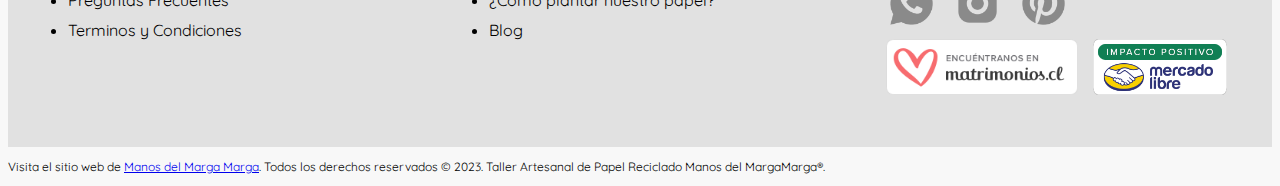
==== commit 68cd0850: "modificaciones para responsividad ensayo error" ====
--- a/index.html
+++ b/index.html
@@ -69,7 +69,7 @@
      <img class=papelogo  src="./public/assets/img/mmmlogohead.png" alt="Producto 3">  
      <p class="mmmtext">Desde el año 2008, nuestro trabajo se enfoca en fabricar Papel Reciclado Germinable, desde Marga-Marga, Región de Valparaíso, Chile.<br> Nuestra visión sustentable nos ha guiado por el camino de lo Artesanal, logrando un ciclo productivo completamente circular. <br> Convencidas de que la calidad y eficiencia se logran con perseverancia, responsabilidad y cariño por el trabajo.<br>
        <br> “Anhelamos hacer germinar la semilla del cariño y el respeto, con cada una de nuestras acciones”.</p>
-     <p class="firmaliz"><i>Liz Valdés.<br>- Fundadora</i></p>
+     <p class="firmaliz"><i>Liz Valdés.<br> Fundadora</i></p>
       </div>
     </div> 
     <h5 class="testitle">
@@ -97,7 +97,6 @@
       </div>
     </div>
     </div>
-    
   <footer>
    <div class="footmenu">
      <ul> <h3>Menú</h3>
@@ -118,7 +117,7 @@
     <div class="footcontact">
       <div class="footcontactinfo"> <h3>Contacto</h3>
         </p>
-        <span>ventas@manosdelmargamarga.cl</span>        
+        <h6>ventas@manosdelmargamarga.cl</h6>        
       </div>
         <div class="rrss">
          <a href="https://web.whatsapp.com/send?phone=56322121504&text=" target="_blank"><img class="rrssico" src="./public/assets/img/logowhtsp.png"></a>
--- a/styles.css
+++ b/styles.css
@@ -385,12 +385,12 @@
   .jumbotron {
     height: 700px;
     grid-template-columns: 1fr; 
-    grid-template-rows: 300px 370px;
+    grid-template-rows: 270px 370px;
     grid-gap: 15px; 
     padding: 20px;
   }
   .izqjumbo {
-    height: 300px;
+    height: auto;
     grid-gap: 5px; 
     margin-top: 15px; 
   }
@@ -404,8 +404,10 @@
   }
   .jumbosubtext{
     text-align: center;
-    font-size: 3vw;
+    margin-top: 10px;
+    font-size: 3.5vw;
     letter-spacing: 2px;
+    line-height: 5vw;
   }
   .derjumbo {
     display: grid;
@@ -420,6 +422,7 @@
     background-color: #fff;
     padding: 20px;
     text-align: center;
+    font-size: 12px;
     }
     h2 {
       font-size: 4vw;
@@ -497,7 +500,7 @@
           }
           .papelder {
            display: grid;
-           grid-template-rows: 0,3fr 3fr;
+           grid-template-rows: 0.5fr 2fr;
            align-items: center;
            justify-items: center;
            padding-top: 30px;
@@ -506,20 +509,19 @@
            padding-left: 40px;
            }
             .papelogo {
-              height: 8vw;
+              height: vw;
             }
             .mmmtext {
-              font-size: 2vw;
+              font-size: 3vw;
               color: #333;
               text-align: center;
-              line-height: 3vw;
+              line-height: 4vw;
               margin: 0px;
               }
               .firmaliz {
-                width: auto;
                 text-align: right;
                 margin-top: 15px;
-                margin-left: 200px;
+                margin-left: 100px;
               }  
               h5{
                 font-size: 4vw;
@@ -530,12 +532,12 @@
                 grid-gap: 20px;
                 padding: 30px;
               }
-
               
   .testi{
     display: grid;
     grid-template-columns: 3fr 1fr; 
     border-radius: 25px;
+    height: 150px;
     border: 1px solid rgb(224, 224, 224);
     box-shadow: 10px 10px 10px rgba(40, 40, 40, 0.2);
     padding: 10px;
@@ -549,35 +551,69 @@
     box-shadow: 5px 5px 5px rgba(40, 40, 40, 0.2);
   }
   .testitext{
-    font-size: 1.3vw;
     text-align: right;
     align-self: center;
-  }
-  .testiside{
-    display: grid;
-    grid-template-rows: 1fr 1fr;
-    grid-gap: 20px;
-  }
-  .testi{
-    display: grid;
-    grid-template-columns: 3fr 1fr; 
-    height: 140px;
-    align-content: center;
-    padding: 20px;
-    }
-  .testimage{
-    
-  }
-  .testitext{
-font-size: 8px;
+    font-size: 10px;
+  }
+  ul {
+    list-style-type: none;
   }
   footer {
     display: grid;
-    grid-template-columns: repeat(3, 1fr) !important;
+    grid-template-columns: 1fr;
+    grid-template-rows: 0.7fr 0.7fr 0.7fr;
+    row-gap: 10px;
+    justify-items: center;
     max-width: 100%;
-    font-size: 12px;
+    text-align: center;
+    font-size: 15px;
     font-weight: 600;
+  }
+  .footmenu{
+    display: grid;
+    height: auto;
+    justify-content: center;
+    justify-items: center;
+
   }
   .footcontactinfo{
     overflow-wrap: break-word;
-  }+  }
+  .footcontact {
+    display: grid;
+    grid-template-rows: 1fr 0.5fr 1fr;
+    grid-gap: 10px;
+    font-size: 15px;
+    padding-top: 0px;
+    margin-left: 18px;
+    }
+    h6{
+      font-size: larger;
+    }
+   .rrss {
+     display: grid;
+     grid-template-columns: 1fr 1fr 1fr;
+     justify-content:center;
+     justify-items:center;
+     gap: 15px;
+     }
+     .rrssico {
+       display: grid;
+       width: 8vw;
+       height: auto;
+       object-fit: cover;
+     }
+    .doslogos {
+      display: grid;
+      grid-template-columns: 0.5fr 0.5fr;
+      grid-template-rows: 1fr;
+      height: auto;
+      width: auto;
+      gap: 15px;
+     }
+      .doslogo1 {
+        width: 35vw;
+      }
+      .doslogo2 {
+        width: 27vw;
+      }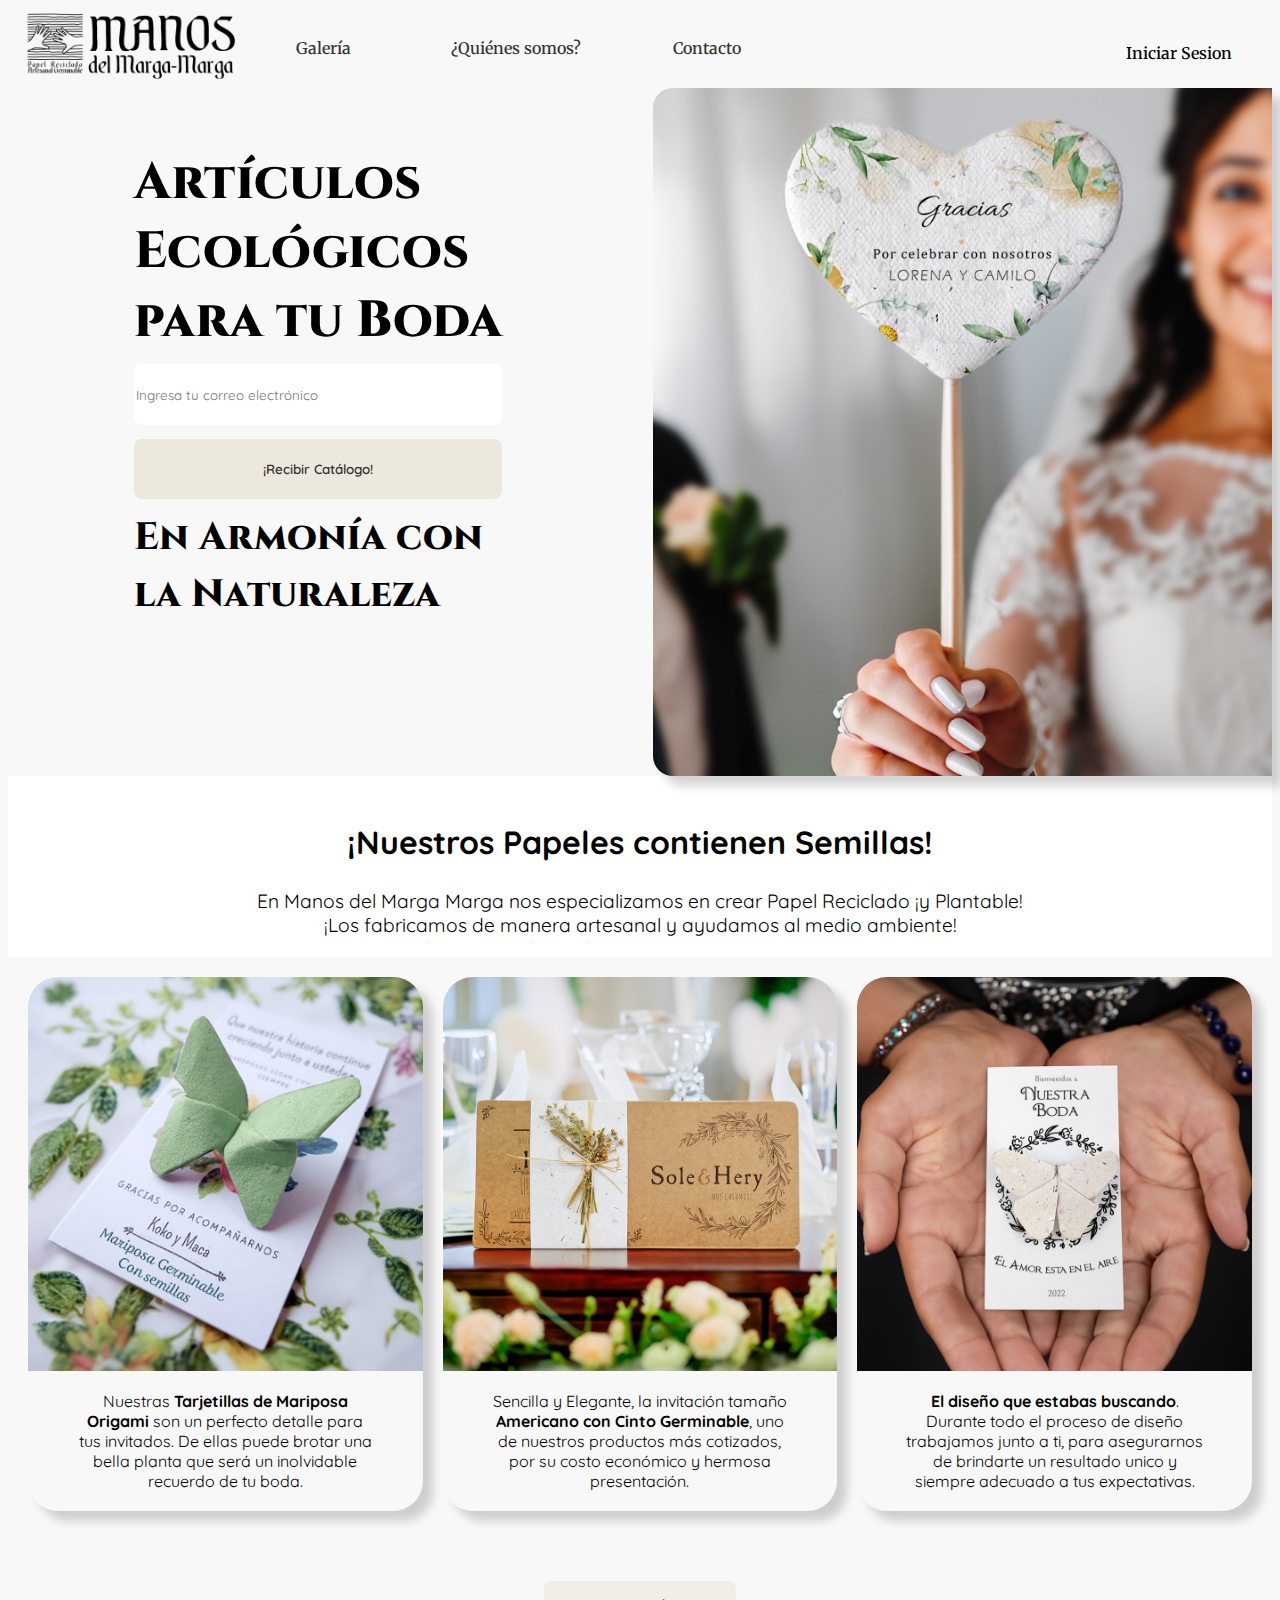
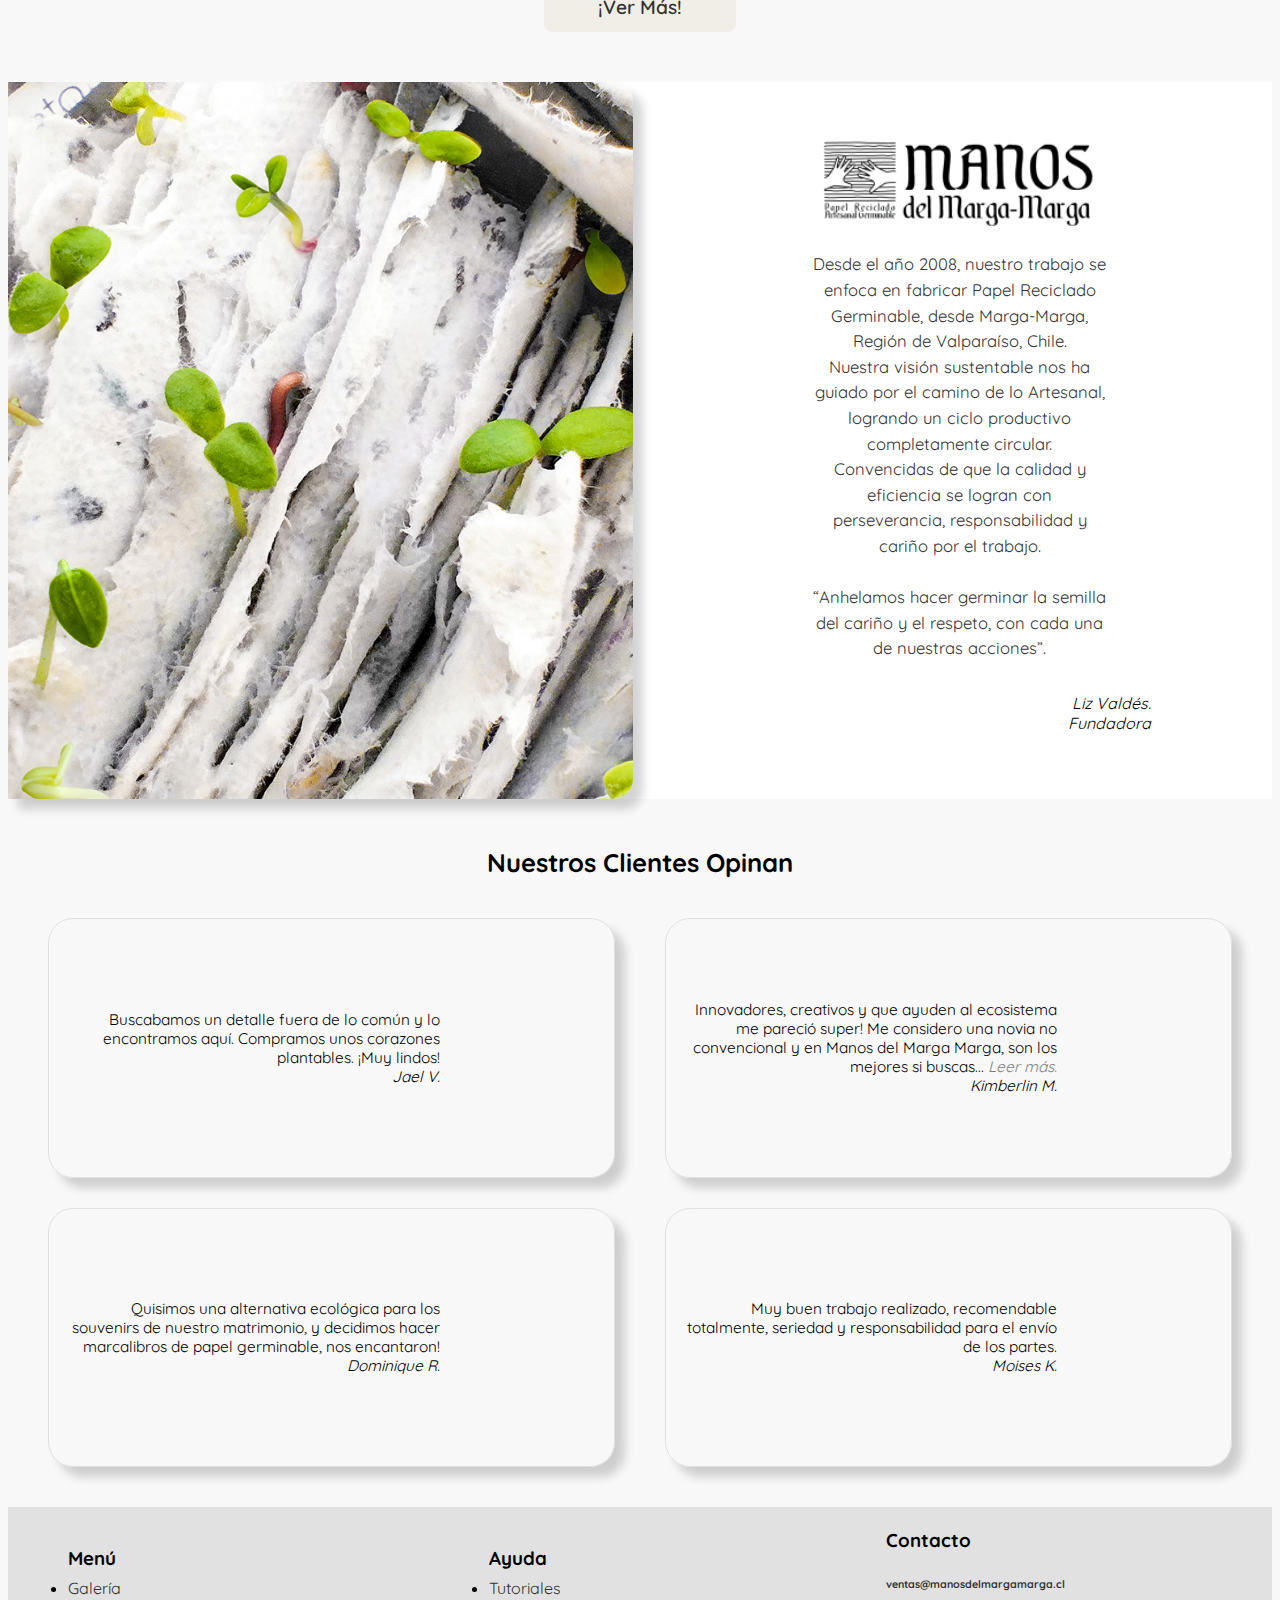
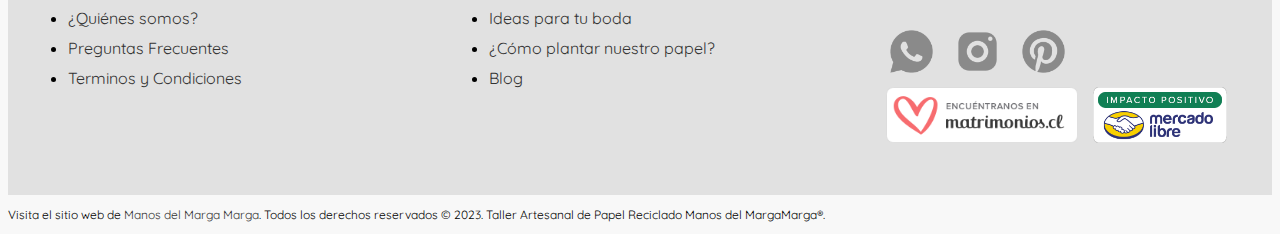
==== commit 96569428: "se agregan enlaces varios y estilos" ====
--- a/index.html
+++ b/index.html
@@ -18,9 +18,9 @@
         <img class="logocabezal" src="./public/assets/img/mmmlogohead.png">
       </div>
       <div class="divmenutext">
-        <span class="menutext1"> Galería</span>
-        <span class="menutext2">¿Quiénes somos?</span>
-        <span class="menutext3"> Contacto</span>
+        <span class="menutext1"><a href="#galeria">Galería</a></span>
+        <span class="menutext2"><a href="#quienesomos">¿Quiénes somos?</a></span>
+        <span class="menutext3"><a href="#contacto">Contacto</a></span>
       </div>
       <div class="iniciarsesion">
         <span class="menutext4"> Iniciar Sesion</span>
@@ -31,7 +31,7 @@
     <div class="izqjumbo">    
       <span class="titlejumbotext"> Artículos <br> </be>Ecológicos <br> para tu Boda</span>
        <form>
-        <input class="emailform" type="email" placeholder="Correo electronico" required>
+        <input class="emailform" type="email" placeholder="Ingresa tu correo electrónico" required>
         <button type="submit">¡Recibir Catálogo!</button>
        </form>
        <span class="jumbosubtext">En Armonía con <br> la Naturaleza </span>
@@ -44,7 +44,7 @@
     <h2>¡Nuestros Papeles contienen Semillas!</h2>
     <span class="textopresentacion">En Manos del Marga Marga nos especializamos en crear Papel Reciclado ¡y Plantable! <br>  ¡Los fabricamos de manera artesanal y ayudamos al medio ambiente!</span>
   </div>
-  <div class="product-container">
+  <div class="product-container" id="galeria">
      <div class="product">
        <img class=productimg src="./public/assets/img/producto1mv.jpg" alt="Producto 1">
        <span class="productext"> Nuestras <strong> Tarjetillas de Mariposa Origami</strong> son un perfecto detalle para tus invitados. De ellas puede brotar una bella planta que será un inolvidable recuerdo de tu boda.
@@ -63,8 +63,8 @@
   </div>
   <div class="vermas"><button class="botonvermas" type="submit">¡Ver Más!</button>
   </div>
-  <div class="papelcontainer">
-    <img class=papelimg  src="./public/assets/img/brotes.png" alt="brotes">  
+  <div class="papelcontainer" id="quienesomos">
+   <a href="https://pepeoawvh.github.io/Proyecto1MMM/"><img class=papelimg  src="./public/assets/img/brotes.png" alt="brotes"></a>   
     <div class=papelder> 
      <img class=papelogo  src="./public/assets/img/mmmlogohead.png" alt="Producto 3">  
      <p class="mmmtext">Desde el año 2008, nuestro trabajo se enfoca en fabricar Papel Reciclado Germinable, desde Marga-Marga, Región de Valparaíso, Chile.<br> Nuestra visión sustentable nos ha guiado por el camino de lo Artesanal, logrando un ciclo productivo completamente circular. <br> Convencidas de que la calidad y eficiencia se logran con perseverancia, responsabilidad y cariño por el trabajo.<br>
@@ -100,24 +100,25 @@
   <footer>
    <div class="footmenu">
      <ul> <h3>Menú</h3>
-       <li>Galería</li>
-       <li>¿Quiénes somos?</li>
-       <li>Preguntas Frecuentes</li>
-       <li>Terminos y Condiciones</li>
+       <li><a href="https://pepeoawvh.github.io/Proyecto1MMM/">Galería</a></li>
+       <li><a href="https://pepeoawvh.github.io/Proyecto1MMM/">¿Quiénes somos?</a></li>
+       <li><a href="https://pepeoawvh.github.io/Proyecto1MMM/">Preguntas Frecuentes</a></li>
+       <li><a href="https://pepeoawvh.github.io/Proyecto1MMM/">Terminos y Condiciones</a></li>
      </ul>
    </div>
    <div class="foothelp">
     <ul> <h3> Ayuda</h3>
-      <li>Tutoriales</li>
-      <li>Ideas para tu boda</li>
-      <li>¿Cómo plantar nuestro papel?</li>
-      <li>Blog</li>
+      <li><a href="https://pepeoawvh.github.io/Proyecto1MMM/">Tutoriales</a></li>
+      <li><a href="https://pepeoawvh.github.io/Proyecto1MMM/">Ideas para tu boda</a></li>
+      <li><a href="https://pepeoawvh.github.io/Proyecto1MMM/">¿Cómo plantar nuestro papel?</a></li>
+      <li><a href="https://pepeoawvh.github.io/Proyecto1MMM/">Blog</a></li>
     </ul>
     </div>
-    <div class="footcontact">
+    <div class="footcontact" id="contacto">
       <div class="footcontactinfo"> <h3>Contacto</h3>
         </p>
-        <h6>ventas@manosdelmargamarga.cl</h6>        
+        <h6><a href="mailto:ventas@manosdelmargamarga.cl">ventas@manosdelmargamarga.cl</a>
+          </h6>        
       </div>
         <div class="rrss">
          <a href="https://web.whatsapp.com/send?phone=56322121504&text=" target="_blank"><img class="rrssico" src="./public/assets/img/logowhtsp.png"></a>
--- a/styles.css
+++ b/styles.css
@@ -1,37 +1,41 @@
-html {
-  margin-top: 20px;
+
+body {
+  font-family: Quicksand;
+  background-color: #f8f8f8;
+ }
+ a {
+  color: #333;
+  text-decoration: none; /* Para eliminar el subrayado por defecto */
 }
+
+/* Estilos para los enlaces cuando se coloca el mouse encima */
+a:hover {
+  cursor: pointer;
+}
+  /* Estilos para header */
   .cabezal {
-    display: grid;
-    grid-template-columns: 0.5fr 1fr 1fr;
-    grid-template-rows: 80px;
-    align-items:center;
-    column-gap: 10px;
-    }
-    .logocabezalrow img {
-      height: 100%;
-      width: 100%;
-      object-fit: cover;
-      margin-right: 40px; 
-      }
-     .logocabezal{
-        height: 80%;
-        width: 80%;
-        object-fit: contain;
-      }
-    .divmenutext {
-      display: grid;
-      grid-template-columns: 1fr 2fr 1fr;
-      grid-gap: 20px;
-      justify-items: center;
-      font-family: 'Merriweather', serif;
-      font-weight: 500;
-      text-align: center;
-      padding-top: 10px;
-      object-fit: cover;
-      font-size: 1.3vw;
-      }
-      .iniciarsesion {
+   display: grid;
+   grid-template-columns: 0.5fr 1fr 1fr; /*tres columnas para el navbar*/
+   grid-template-rows: 80px; /*una columna de 80px*/
+   align-items:center; /*alinear elementos en eje vertical centro*/
+   /* margin-top: 20px; */
+   column-gap: 10px;
+   }
+   .logocabezalrow img {
+     height: 100%;
+     width: 100%;
+     margin-right: 40px; 
+     }
+   .divmenutext {
+     display: grid;
+     grid-template-columns: 1fr 2fr 1fr;
+     grid-gap: 20px;
+     font-family: 'Merriweather', serif;
+     font-weight: 500;
+     text-align: center;
+     font-size: 100%;
+     }
+     .iniciarsesion {
        font-family: 'Merriweather', serif;
        font-weight: 500;
        margin-left: auto;
@@ -40,43 +44,42 @@
        object-fit: cover;
        font-size: 100%;
        }
-        .menutext4 {
+       .menutext4 {
          object-fit: cover;
-        }
-body {
-   font-family: Quicksand;
+         font-size: 100%;
+        }
+/* Estilos contenedor Jumbo */
+  .jumbotron {
+   display: grid;
+   grid-template-columns: 1fr 1fr; /* Dos columnas de igual tamaño */
+   grid-gap: 25px;
    background-color: #f8f8f8;
-  }
-
-  .jumbotron {
-    display: grid;
-    grid-template-columns: 1fr 1fr; /* Dos columnas de igual tamaño */
-    grid-gap: 25px;
-    background-color: #f8f8f8;
-    height: 80%;
-    }      
+   height: 80%;
+   }      
     .izqjumbo {
-      display: grid;
-      grid-template-rows: 1fr 0.5fr 1fr;
-      justify-content:center;
-      grid-gap: 10px;
-      width: 100%;
-      height: 100%;
-      align-content: center;
+     display: grid;
+     grid-template-rows: 1fr 0.5fr 1fr;
+     justify-content:center;
+     grid-gap: 10px;
+     width: 100%;
+     height: 100%;
+     align-content: center;
      }    
-      .titlejumbotext {
+     .titlejumbotext {
        display: grid;
        font-family: Cinzel;
        font-size: 4vw;
        font-weight: 800;
        align-items: end;
+       margin-top: 30px;
+       padding-top: 30px;
       }
       .formjumbo{
-        display: grid;
-        align-items: center;
-        grid-template-rows: 1fr 0,5fr;
-        }
-        form {
+       display: grid;
+       align-items: center;
+       grid-template-rows: 1fr 0,5fr;
+       }
+       form {
          display: grid;
          grid-gap:15px;
          height: auto;
@@ -84,124 +87,127 @@
          align-items: center;
         }
         button {
-          font-family: Quicksand;
-          font-weight: 600;
-          background-color: rgb(237, 232, 221);
-          color: #333;
-          border: none;
-          height: 100%;
-          border-radius: 8px;
-          cursor: pointer;
-          transition: background-color 0.7s;
+         font-family: Quicksand;
+         font-weight: 600;
+         background-color: rgb(237, 232, 221);
+         color: #333;
+         border: none;
+         height: 100%;
+         border-radius: 8px;
+         cursor: pointer;
+         transition: background-color 0.7s;
          }     
          button:hover {
            background-color: rgb(236, 210, 152);
          }
          button:active {
-            opacity: 0.7;
+           opacity: 0.7;
          }
         .emailform {
-          font-family: Quicksand;
-          background-color: #ffffff;
-          border: none;
-          height: 100%;
-          width: auto;
-          border-radius: 8px;
-          align-self: center;
+         font-family: Quicksand;
+         background-color: #ffffff;
+         border: none;
+         height: 100%;
+         width: auto;
+         border-radius: 8px;
+         align-self: center;
         }
       .jumbosubtext {
-        display: grid;
-        font-family: Cinzel;
-        font-size: 3vw;
-        font-weight: 800;
-        line-height: 150%;
-        }
+       display: grid;
+       font-family: Cinzel;
+       font-size: 3vw;
+       font-weight: 800;
+       line-height: 150%;
+       }
     .derjumbo {
-      display: grid;
-      justify-content: center;
-      justify-items: center;
-      width: 100%;
-      height: auto;
-      }
+     display: grid;
+     justify-content: center;
+     justify-items: center;
+     width: 100%;
+     height: auto;
+     }
       .imgderjumbo {
-        height: 100%;
-        width: 100%;
-        border-top-left-radius: 20px;
-        border-bottom-left-radius: 20px;
-        box-shadow: 10px 10px 10px rgba(40, 40, 40, 0.2);
-        object-fit: cover;
-      }
+       height: 100%;
+       width: 100%;
+       border-top-left-radius: 20px;
+       border-bottom-left-radius: 20px;
+       box-shadow: 10px 10px 10px rgba(40, 40, 40, 0.2);
+       object-fit: cover;
+     }
+
+    /* estilos seccion Presentacion */
   .presentacion {
-    display: block;
-    background-color: #fff;
-    padding: 20px;
-    text-align: center;
-    }
-    h2 {
-      font-size: 2.5vw;
+   display: block;
+   background-color: #fff;
+   padding: 20px;
+   text-align: center;
+   }
+   h2 {
+     font-size: 2.5vw;
     }
    .textopresentacion {
-      font-size: 1.5vw;
-    }
+     font-size: 1.5vw;
+    }
+    /* Estilos seccion Productos */
   .product-container {
-    display: grid;
-    grid-template-columns: repeat(3, 1fr);
-    grid-gap: 20px;
-    padding: 20px;
-    place-items: center;    
+   display: grid;
+   grid-template-columns: repeat(3, 1fr);
+   grid-gap: 20px;
+   padding: 20px;
+   place-items: center;    
    }
     .product {
-      display: flex;
-      flex-direction: column;
-      align-items: center;
-      text-align: center;
-      box-shadow: 10px 10px 10px rgba(40, 40, 40, 0.2);
-      border-radius: 30px;
-      padding-bottom: 20px;
-      transition: transform 0.6s;
-      }
-      .product:hover {
-      transform: scale(1.05);
-
-      }
-      .productimg {
-        width: 100%;
-        max-width: 400px;
-        height: auto;
-        object-fit: cover;
-        object-position: center;
-        border-top-left-radius: 30px;
-        border-top-right-radius: 30px;
-        margin-bottom: 20px;
+     display: flex;
+     flex-direction: column;
+     align-items: center;
+     text-align: center;
+     box-shadow: 10px 10px 10px rgba(40, 40, 40, 0.2);
+     border-radius: 30px;
+     padding-bottom: 20px;
+     transition: transform 0.6s;
+     }
+     .product:hover {
+     transform: scale(1.05);
+     }
+     .productimg {
+       width: 100%;
+       max-width: 400px;
+       height: auto;
+       object-fit: cover;
+       object-position: center;
+       border-top-left-radius: 30px;
+       border-top-right-radius: 30px;
+       margin-bottom: 20px;
       }
       .productext {
-        font-family: Quicksand;
-        max-width: 300px;
-        text-align: center;
-        margin-right: 15px;
-        margin-left: 15px;
+       font-family: Quicksand;
+       max-width: 300px;
+       text-align: center;
+       margin-right: 15px;
+       margin-left: 15px;
       }
       .vermas {
-        display: flex;
-        justify-content: center; 
-        height: 100%;
-        margin: 50px;
+       display: flex;
+       justify-content: center; 
+       height: 100%;
+       margin: 50px;
        }
        .botonvermas {
-          font-family: Quicksand;
-          font-weight: 600;
-          font-size: 1.5vw;
-          background-color: rgb(241, 238, 231);
-          color: #333;
-          height: 4vw;
-          width: 15vw;
-          cursor: pointer;
-        }
+         font-family: Quicksand;
+         font-weight: 600;
+         font-size: 1.5vw;
+         background-color: rgb(241, 238, 231);
+         color: #333;
+         height: 4vw;
+         width: 15vw;
+         cursor: pointer;
+        }
+  /* Estilos seccion Papel */
   .papelcontainer {
-    display: grid;
-    grid-template-columns: 1fr 1fr;
-    grid-gap: 15px;
-    background-color: #fff;
+   display: grid;
+   grid-template-columns: 1fr 1fr;
+   grid-gap: 15px;
+   background-color: #fff;
    }
     .papelimg {
      display: grid;
@@ -223,98 +229,96 @@
      padding-left: 80px;
      }
       .papelogo {
-        height: 8vw;
+       height: 8vw;
       }
       .mmmtext {
-        font-size: 1.3vw;
-        color: #333;
-        text-align: center;
-        line-height: 2vw;
-        max-width: 300px;
+       font-size: 1.3vw;
+       color: #333;
+       text-align: center;
+       line-height: 2vw;
+       max-width: 300px;
         }
         .firmaliz {
-          width: auto;
-          text-align: right;
-          margin-top: 15px;
-          margin-left: 300px;
-          font-size: 1,2vw;
+         width: auto;
+         text-align: right;
+         margin-top: 15px;
+         margin-left: 300px;
+         font-size: 1,2vw;
         }
 
         h5 {
-          display: grid;
-          grid-template-columns: 1fr;
-          text-align: center;
-          margin-top: 3.7vw;
-          margin-bottom: 0;
-          font-size: 2vw;
-
-        }
+         display: grid;
+         grid-template-columns: 1fr;
+         text-align: center;
+         margin-top: 3.7vw;
+         margin-bottom: 0;
+         font-size: 2vw;
+        }
+  /* Estilos seccion Testimonios */
   .testimoniocontainer {
-    display: grid;
-    grid-template-columns: repeat(2, 1fr);
-    grid-gap: 50px;
-    padding: 40px;
-    justify-content: space-around;
+   display: grid;
+   grid-template-columns: repeat(2, 1fr);
+   grid-gap: 50px;
+   padding: 40px;
+   justify-content: space-around;
   }
   .testiside{
-    display: grid;
-    grid-template-rows: 1fr 1fr;
-    grid-gap: 30px;
+   display: grid;
+   grid-template-rows: 1fr 1fr;
+   grid-gap: 30px;
   }
   .testi{
-    display: grid;
-    grid-template-columns: 3fr 1fr; 
-    height: 17vw;
-    border-radius: 25px;
-    border: 1px solid rgb(224, 224, 224);
-    box-shadow: 10px 10px 10px rgba(40, 40, 40, 0.2);
-    padding: 20px;
-    grid-gap: 30px; 
-    transition: transform 0.7s;
+   display: grid;
+   grid-template-columns: 3fr 1fr; 
+   height: 17vw;
+   border-radius: 25px;
+   border: 1px solid rgb(224, 224, 224);
+   box-shadow: 10px 10px 10px rgba(40, 40, 40, 0.2);
+   padding: 20px;
+   grid-gap: 30px; 
+   transition: transform 0.7s;
   }
   .testi:hover{
-    transform: scale(1.03);
+   transform: scale(1.03);
     }
   .testimage{
-    max-width: 12vw;
-    max-height: auto;
-    align-self: center;
-    border-radius: 90px;
-    box-shadow: 5px 5px 5px rgba(40, 40, 40, 0.2);
-
+   max-width: 12vw;
+   max-height: auto;
+   align-self: center;
+   border-radius: 90px;
+   box-shadow: 5px 5px 5px rgba(40, 40, 40, 0.2);
   }
   .testitext{
-    font-size: 1.2vw;
-    text-align: right;
-    align-self: center;
-    overflow: scroll;
-    margin: 0px;
+   font-size: 1.2vw;
+   text-align: right;
+   align-self: center;
+   margin: 0px;
   }
-
+  /* Estilos Footer */
   footer {  
-    font-family: Quicksand;
-    display:grid;
-    grid-template-columns: 1fr 1fr 1fr;
-    background-color: #e1e1e1;
-    padding: 20px;
-    grid-gap: 40px;
-    }
+   font-family: Quicksand;
+   display:grid;
+   grid-template-columns: 1fr 1fr 1fr;
+   background-color: #e1e1e1;
+   padding: 20px;
+   grid-gap: 40px;
+   }
     ul{
-      font-family: Quicksand;
-      height: 60%;
-      width: 100%;
-      line-height: 30px;
-      }
+     font-family: Quicksand;
+     height: 100%;
+     width: 100%;
+     line-height: 30px;
+     }
     h3{
-      margin: 0%;
+     margin: 0%;
     }
     .footcontact {
-      display: grid;
-      grid-template-rows: 1fr 0.2fr 1fr;
-      grid-gap: 10px;
-      padding-top: 1px;
-      margin-left: 15px;
-      }
+     display: grid;
+     grid-template-rows: 1fr 0.2fr 1fr;
+     grid-gap: 10px;
+     padding-top: 1px;
+     margin-left: 15px;
+     }
      .rrss {
        display: grid;
        grid-template-columns: 0.15fr 0.15fr 0.15fr;
@@ -339,84 +343,85 @@
         }
         .doslogo2 {
           width: 10.5vw
-        }
-
-        
-/* Media query para dispositivos móviles */
-@media screen and (max-width: 720px) {
+        } 
+/* Media query para dispositivos móviles, de 0 a 800px de a */
+@media screen and (max-width: 800px) {
+ 
   .cabezal {
-    display: grid;
-    grid-template-columns: 1fr 1fr 1fr;
-  }
-
-  .logocabezalrow {
-    margin: 0; 
-  }
-
-  .logocabezal {
-    max-height: 60%;
-    width: auto;
-  }
-  .divmenutext {
-    grid-template-columns: repeat(3, 4 1fr);
-    justify-items: center;
-    padding-top: 10px;
-    font-size: 80%; 
-    text-align: center;
-  }
-  .menutext4 {
-    display: grid;
-    border-radius: 5px;
-    padding-left: 10px;
-    padding-right: 10px;
-    justify-content: center;
-  }
-  .iniciarsesion {
-    display: grid;
-    grid-template-columns: 1fr;
-    margin: 0; 
-    max-width: 80%;
-    text-align: center; 
-    background-color: #ffffff;
-    padding-bottom: 10px;
-    justify-self: center;
-    border-radius: 20px;
-  }
+   display: grid;
+   grid-template-columns: 1fr 1fr 1fr;
+   }
+    .logocabezalrow {
+     margin: 0; 
+     }
+     .logocabezal {
+       max-height: 60%;
+       width: auto;
+      }
+    .divmenutext {
+     grid-template-columns: repeat(3, 4 1fr);
+     justify-items: center;
+     padding-top: 10px;
+     font-size: 80%; 
+     text-align: center;
+     }
+     .menutext4 {
+     display: grid;
+     border-radius: 5px;
+     padding-left: 10px;
+     padding-right: 10px;
+     justify-content: center;
+    }
+     .iniciarsesion {
+      display: grid;
+      grid-template-columns: 1fr;
+      margin: 0; 
+      max-width: 80%;
+      text-align: center; 
+      background-color: #ffffff;
+      padding-bottom: 10px;
+      justify-self: center;
+      border-radius: 20px;
+     }
   .jumbotron {
     height: 700px;
     grid-template-columns: 1fr; 
     grid-template-rows: 270px 370px;
     grid-gap: 15px; 
     padding: 20px;
-  }
-  .izqjumbo {
-    height: auto;
-    grid-gap: 5px; 
-    margin-top: 15px; 
-  }
-  .titlejumbotext {
-    font-size: 4vw;
-    text-align: center; 
-    letter-spacing: 2px;
-  }
-  .formjumbo {
-    grid-template-rows: auto auto; 
-  }
-  .jumbosubtext{
-    text-align: center;
-    margin-top: 10px;
-    font-size: 3.5vw;
-    letter-spacing: 2px;
-    line-height: 5vw;
-  }
-  .derjumbo {
-    display: grid;
-  }
-  .imgderjumbo {
-    border-radius: 30px;
-    object-position: top;
-    align-items: end;
-  }
+   }
+   .izqjumbo {
+     height: auto;
+     grid-gap: 5px; 
+     margin-top: 15px; 
+     }
+     .titlejumbotext {
+       font-size: 4vw;
+       text-align: center; 
+       letter-spacing: 2px;
+      }
+     .formjumbo {
+       grid-template-rows: auto auto; 
+      }
+     .jumbosubtext{
+       text-align: center;
+       margin-top: 10px;
+       font-size: 3.5vw;
+       letter-spacing: 2px;
+       line-height: 5vw;
+      }
+   .derjumbo {
+     display: grid;
+     }
+     .imgderjumbo {
+      width: 100%;
+      height: 90%;
+      object-position: top;
+       border-radius: 30px;
+       /* object-position: top;
+       align-items: end; */
+       contain: content;
+      }
   .presentacion {
     display: grid;
     background-color: #fff;
@@ -431,189 +436,191 @@
       font-size: 3vw;
     }
   .product-container {
-    display: grid;
-    grid-template-columns: 1fr;
-    grid-template-rows: 1fr 1fr 1fr;
-    grid-gap: 20px;
-    padding: 20px;
-    place-items: center;    
-   }
-    .product {
-      display: flex;
-      flex-direction: column;
-      align-items: center;
-      text-align: center;
-      box-shadow: 10px 10px 10px rgba(40, 40, 40, 0.2);
-      border-radius: 30px;
-      padding-bottom: 20px;
-      }
-      .productimg {
-        width: 100%;
-        max-width: 500px;
-        height: auto;
-        object-fit: cover;
-        object-position: center;
-        border-top-left-radius: 30px;
-        border-top-right-radius: 30px;
-        margin-bottom: 20px;
-      }
-      .productext {
-        font-family: Quicksand;
-        max-width: 470px;
-        text-align: center;
-        margin-right: 15px;
-        margin-left: 15px;
-        font-size: 3vw;
-      }
-      .vermas {
-        display: flex;
-        justify-content: center; 
-        align-items: center;
-        height: 100%;
-        margin: 0px;
-       }
-       .botonvermas {
-          font-family: Quicksand;
-          font-size: 3vw;
-          background-color: rgb(241, 238, 231);
-          color: #333;
-          height: 7vw;
-          width: 300px;
-          cursor: pointer;
-        }
-        .papelcontainer {
-          display: grid;
-          grid-template-columns: 1fr 1fr;
-          grid-gap: 15px;
-          background-color: #fff;
-          margin-top: 20px;
-         }
-          .papelimg {
-           display: grid;
-           width: 100%;
-           height: 100%;
-           object-fit: cover;
-           border-top-right-radius: 30px;
-           border-bottom-right-radius: 30px;
-           box-shadow: 10px 10px 10px rgba(40, 40, 40, 0.2);
-           object-position: center;
-          }
-          .papelder {
-           display: grid;
-           grid-template-rows: 0.5fr 2fr;
-           align-items: center;
-           justify-items: center;
-           padding-top: 30px;
-           padding-bottom: 30px;
-           padding-right: 40px;
-           padding-left: 40px;
-           }
-            .papelogo {
-              height: vw;
-            }
-            .mmmtext {
-              font-size: 3vw;
-              color: #333;
-              text-align: center;
-              line-height: 4vw;
-              margin: 0px;
-              }
-              .firmaliz {
-                text-align: right;
-                margin-top: 15px;
-                margin-left: 100px;
-              }  
-              h5{
-                font-size: 4vw;
-              }
-              .testimoniocontainer {
-                display: grid;
-                grid-template-columns: repeat(2, 1fr);
-                grid-gap: 20px;
-                padding: 30px;
-              }
-              
-  .testi{
-    display: grid;
-    grid-template-columns: 3fr 1fr; 
-    border-radius: 25px;
-    height: 150px;
-    border: 1px solid rgb(224, 224, 224);
-    box-shadow: 10px 10px 10px rgba(40, 40, 40, 0.2);
-    padding: 10px;
-    grid-gap: 10px;
-  }
-  .testimage{
-    max-width: 12vw;
-    max-height: auto;
-    
-    border-radius: 80px;
-    box-shadow: 5px 5px 5px rgba(40, 40, 40, 0.2);
-  }
-  .testitext{
-    text-align: right;
-    align-self: center;
-    font-size: 10px;
-  }
-  ul {
-    list-style-type: none;
-  }
-  footer {
-    display: grid;
-    grid-template-columns: 1fr;
-    grid-template-rows: 0.7fr 0.7fr 0.7fr;
-    row-gap: 10px;
-    justify-items: center;
-    max-width: 100%;
-    text-align: center;
-    font-size: 15px;
-    font-weight: 600;
-  }
-  .footmenu{
-    display: grid;
-    height: auto;
-    justify-content: center;
-    justify-items: center;
-
-  }
-  .footcontactinfo{
-    overflow-wrap: break-word;
-  }
-  .footcontact {
-    display: grid;
-    grid-template-rows: 1fr 0.5fr 1fr;
-    grid-gap: 10px;
-    font-size: 15px;
-    padding-top: 0px;
-    margin-left: 18px;
-    }
-    h6{
-      font-size: larger;
-    }
-   .rrss {
-     display: grid;
-     grid-template-columns: 1fr 1fr 1fr;
-     justify-content:center;
-     justify-items:center;
-     gap: 15px;
-     }
-     .rrssico {
-       display: grid;
-       width: 8vw;
+   display: grid;
+   grid-template-columns: 1fr;
+   grid-template-rows: 1fr 1fr 1fr;
+   grid-gap: 20px;
+   padding: 20px;
+   place-items: center;    
+   }
+   .product {
+     display: flex;
+     flex-direction: column;
+     align-items: center;
+     text-align: center;
+     box-shadow: 10px 10px 10px rgba(40, 40, 40, 0.2);
+     border-radius: 30px;
+     padding-bottom: 20px;
+     }
+     .productimg {
+       width: 100%;
+       max-width: 500px;
        height: auto;
        object-fit: cover;
-     }
-    .doslogos {
-      display: grid;
-      grid-template-columns: 0.5fr 0.5fr;
-      grid-template-rows: 1fr;
-      height: auto;
-      width: auto;
-      gap: 15px;
-     }
-      .doslogo1 {
-        width: 35vw;
-      }
-      .doslogo2 {
-        width: 27vw;
-      }+       object-position: center;
+       border-top-left-radius: 30px;
+       border-top-right-radius: 30px;
+       margin-bottom: 20px;
+      }
+     .productext {
+       font-family: Quicksand;
+       max-width: 470px;
+       text-align: center;
+       margin-right: 15px;
+       margin-left: 15px;
+       font-size: 3vw;
+      }
+      .vermas {
+       display: flex;
+       justify-content: center; 
+       align-items: center;
+       height: 100%;
+       margin: 0px;
+       }
+       .botonvermas {
+         font-family: Quicksand;
+         font-size: 3vw;
+         background-color: rgb(241, 238, 231);
+         color: #333;
+         height: 7vw;
+         width: 300px;
+         cursor: pointer;
+         margin-top: 30px;
+        }
+  .papelcontainer {
+   display: grid;
+   grid-template-columns: 1fr 1fr;
+   grid-gap: 10px;
+   background-color: #fff;
+   margin-top: 40px;
+  }
+   .papelimg {
+     display: grid;
+     width: 100%;
+     height: 100%;
+     object-fit: cover;
+     border-top-right-radius: 30px;
+     border-bottom-right-radius: 30px;
+     box-shadow: 10px 10px 10px rgba(40, 40, 40, 0.2);
+     object-position: center;
+     }
+   .papelder {
+     display: grid;
+     grid-template-rows: 0.5fr 2fr;
+     align-items: center;
+     justify-items: center;
+     padding-top: 20px;
+     padding-bottom: 15px;
+     padding-right: 15px;
+     padding-left: 15px;
+    }          
+     .papelogo {
+       height: 13vw;
+      }
+     .mmmtext {
+       font-size: 3vw;
+       color: #333;
+       text-align: center;
+       line-height: 4vw;
+       margin: 0px;
+       }
+     .firmaliz {
+       text-align: right;
+       margin-top: 15px;
+       margin-left: 100px;
+       }
+  .testimoniocontainer {
+   display: grid;
+   grid-template-columns: 1fr;
+   grid-template-rows: 1fr 1fr;
+   grid-gap: 10px;
+   padding: 20px;
+   }
+   h5{
+   font-size: 5vw;
+   }
+   .testi{
+     display: grid;
+     grid-template-columns: 3fr 1fr; 
+     border-radius: 25px;
+     height: 170px;
+     border: 1px solid rgb(224, 224, 224);
+     box-shadow: 10px 10px 10px rgba(40, 40, 40, 0.2);
+     padding: 10px;
+     grid-gap: 10px;
+    }
+   .testimage{
+     max-width: 100%;
+     max-height: 100%;
+     border-radius: 80px;
+     box-shadow: 5px 5px 5px rgba(40, 40, 40, 0.2);
+    }
+   .testitext{
+     text-align: right;
+     align-self: center;
+     font-size: 14px;
+    }
+   ul {
+     list-style-type: none;
+     justify-self: center;
+     margin-right: 10px;
+    }
+  footer {
+   display: grid;
+   grid-template-columns: 1fr;
+   grid-template-rows: 0.7fr 0.7fr 0.7fr;
+   row-gap: 10px;
+   justify-items: center;
+   max-width: 100%;
+   text-align: center;
+   font-size: 15px;
+   font-weight: 600;
+   }
+   .footmenu {
+     display: grid;
+     justify-content: center;
+     justify-items: center;
+     margin-right: 10px;
+    }
+   .foothelp{
+     margin-right: 20px;
+    }
+   .footcontact {
+     display: grid;
+     grid-template-rows: 1fr 0.5fr 1fr;
+     grid-gap: 10px;
+     font-size: 15px;
+     padding-top: 0px;
+     margin-left: 18px;
+     }
+     h6{
+       font-size: larger;
+      }
+     .rrss {
+       display: grid;
+       grid-template-columns: 1fr 1fr 1fr;
+       justify-content:center;
+       justify-items:center;
+       gap: 15px;
+       }
+       .rrssico {
+         display: grid;
+         width: 8vw;
+         height: auto;
+         object-fit: cover;
+        }
+     .doslogos {
+       display: grid;
+       grid-template-columns: 0.5fr 0.5fr;
+       grid-template-rows: 1fr;
+       height: auto;
+       width: auto;
+       gap: 15px;
+       }
+       .doslogo1 {
+         width: 35vw;
+       }
+       .doslogo2 {
+         width: 27vw;
+       }
+}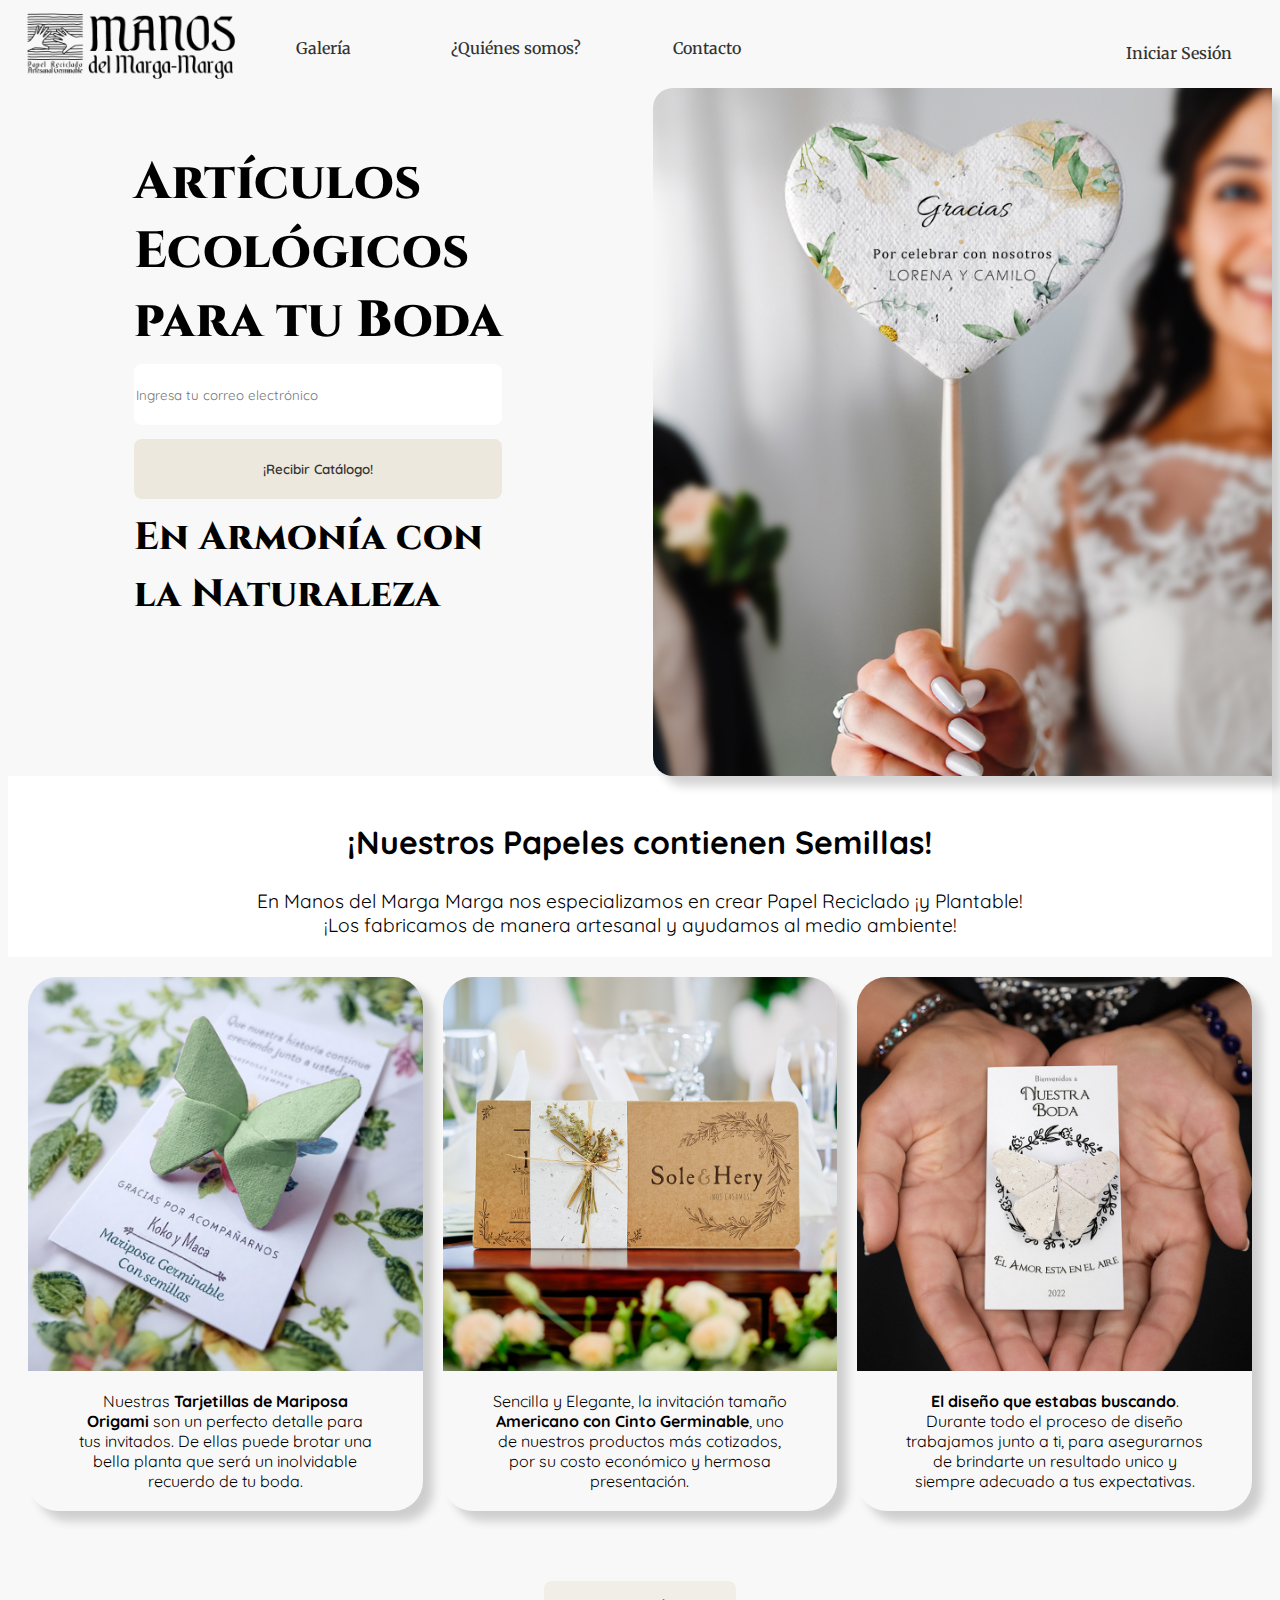
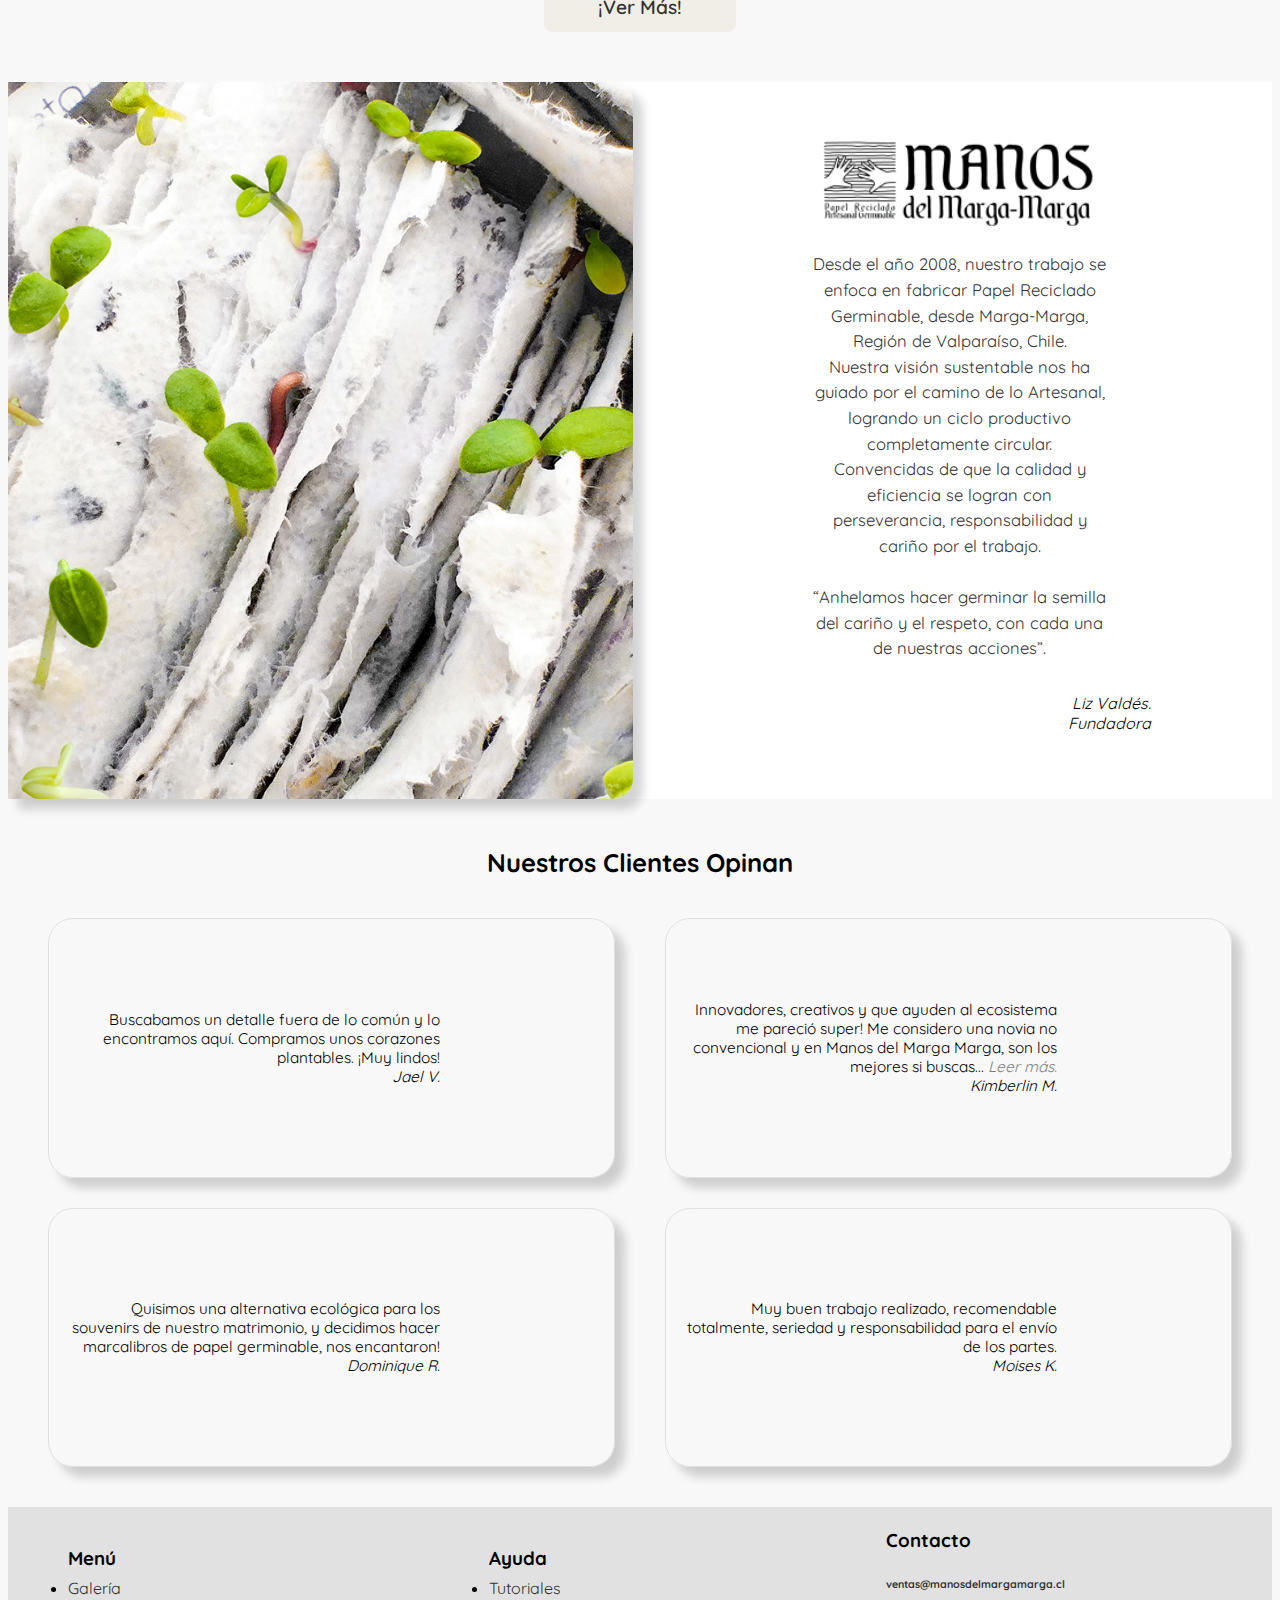
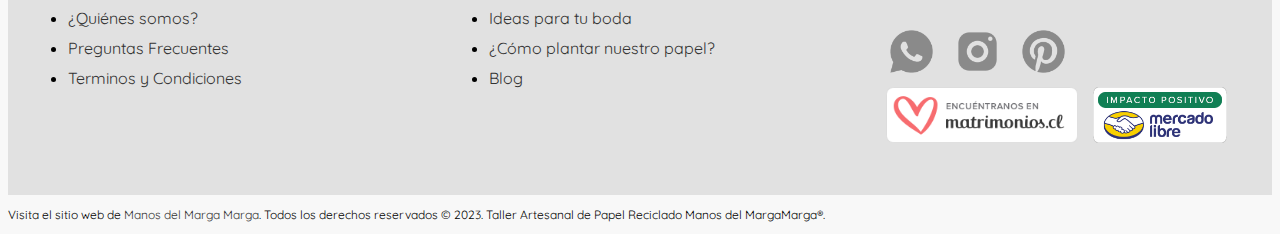
==== commit 95079beb: "menu desplegable en query y otros" ====
--- a/index.html
+++ b/index.html
@@ -14,6 +14,7 @@
 <body>
   <header>
     <div class="cabezal">
+      <button id="botonmenu">☰ Menú</button>
       <div class="logocabezalrow">
         <img class="logocabezal" src="./public/assets/img/mmmlogohead.png">
       </div>
@@ -23,7 +24,7 @@
         <span class="menutext3"><a href="#contacto">Contacto</a></span>
       </div>
       <div class="iniciarsesion">
-        <span class="menutext4"> Iniciar Sesion</span>
+        <a class="menutext4" href="https://pepeoawvh.github.io/Proyecto1MMM/">Iniciar Sesión</a>
       </div>
     </div>
   </header>
@@ -32,7 +33,7 @@
       <span class="titlejumbotext"> Artículos <br> </be>Ecológicos <br> para tu Boda</span>
        <form>
         <input class="emailform" type="email" placeholder="Ingresa tu correo electrónico" required>
-        <button type="submit">¡Recibir Catálogo!</button>
+        <button class="botonbody" type="submit">¡Recibir Catálogo!</button>
        </form>
        <span class="jumbosubtext">En Armonía con <br> la Naturaleza </span>
     </div>
@@ -61,7 +62,7 @@
         </span>
       </div>
   </div>
-  <div class="vermas"><button class="botonvermas" type="submit">¡Ver Más!</button>
+  <div class="vermas"><button class="botonbody" id="botonvermas" type="submit">¡Ver Más!</button>
   </div>
   <div class="papelcontainer" id="quienesomos">
    <a href="https://pepeoawvh.github.io/Proyecto1MMM/"><img class=papelimg  src="./public/assets/img/brotes.png" alt="brotes"></a>   
@@ -130,10 +131,11 @@
           <a href="#" target="_blank"><img class=doslogo2 src="./public/assets/img/mlbanner.png"></a>
         </div>
       </div>
-
           <script src="https://cdn.jsdelivr.net/npm/bootstrap@5.3.1/dist/js/bootstrap.bundle.min.js" integrity="sha384-HwwvtgBNo3bZJJLYd8oVXjrBZt8cqVSpeBNS5n7C8IVInixGAoxmnlMuBnhbgrkm" crossorigin="anonymous"></script>
   </footer>   
   <p style="font-size: 12px;">Visita el sitio web de <a href="https://www.manosdelmargamarga.cl" target="_blank">Manos del Marga Marga</a>. Todos los derechos reservados © 2023. Taller Artesanal de Papel Reciclado Manos del MargaMarga&#174;.</p>
-  <script src="https://cdn.jsdelivr.net/npm/bootstrap@5.3.1/dist/js/bootstrap.bundle.min.js" integrity="sha384-HwwvtgBNo3bZJJLYd8oVXjrBZt8cqVSpeBNS5n7C8IVInixGAoxmnlMuBnhbgrkm" crossorigin="anonymous"></script>
+  <script src="https://cdn.jsdelivr.net/npm/bootstrap@5.3.1/dist/js/bootstrap.bundle.min.js" integrity="sha384-HwwvtgBNo3bZJJLYd8oVXjrBZt8cqVSpeBNS5n7C8IVInixGAoxmnlMuBnhbgrkm" crossorigin="anonymous">
+
+  </script>
 </body>
 </html>--- a/styles.css
+++ b/styles.css
@@ -5,7 +5,7 @@
  }
  a {
   color: #333;
-  text-decoration: none; /* Para eliminar el subrayado por defecto */
+  text-decoration: none; /* Para eliminar el subrayado por defecto de los enlaces */
 }
 
 /* Estilos para los enlaces cuando se coloca el mouse encima */
@@ -18,8 +18,10 @@
    grid-template-columns: 0.5fr 1fr 1fr; /*tres columnas para el navbar*/
    grid-template-rows: 80px; /*una columna de 80px*/
    align-items:center; /*alinear elementos en eje vertical centro*/
-   /* margin-top: 20px; */
    column-gap: 10px;
+   }
+   #botonmenu {
+    display: none;
    }
    .logocabezalrow img {
      height: 100%;
@@ -86,7 +88,7 @@
          width: auto;
          align-items: center;
         }
-        button {
+        .botonbody {
          font-family: Quicksand;
          font-weight: 600;
          background-color: rgb(237, 232, 221);
@@ -97,10 +99,10 @@
          cursor: pointer;
          transition: background-color 0.7s;
          }     
-         button:hover {
+         .botonbody:hover {
            background-color: rgb(236, 210, 152);
          }
-         button:active {
+         .botonbody:active {
            opacity: 0.7;
          }
         .emailform {
@@ -192,7 +194,7 @@
        height: 100%;
        margin: 50px;
        }
-       .botonvermas {
+       #botonvermas {
          font-family: Quicksand;
          font-weight: 600;
          font-size: 1.5vw;
@@ -346,59 +348,83 @@
         } 
 /* Media query para dispositivos móviles, de 0 a 800px de a */
 @media screen and (max-width: 800px) {
- 
-  .cabezal {
-   display: grid;
-   grid-template-columns: 1fr 1fr 1fr;
-   }
-    .logocabezalrow {
-     margin: 0; 
-     }
-     .logocabezal {
-       max-height: 60%;
-       width: auto;
-      }
-    .divmenutext {
-     grid-template-columns: repeat(3, 4 1fr);
-     justify-items: center;
-     padding-top: 10px;
-     font-size: 80%; 
-     text-align: center;
-     }
+  
+.cabezal {
+  display: grid;
+  height: 100%;
+  grid-template-columns: 1fr 1fr;
+  row-gap: 5px;
+  background-color: #fff;
+  padding: 10px;
+}
+.logocabezalrow img {
+  height: 65px;
+  width: 205px;
+  margin-right: 0px;
+}
+.logocabezalrow {
+  justify-self: right;
+}
+#botonmenu {
+  display:flex;
+  cursor: pointer;
+  background: none;
+  border: none;
+  font-size: 20px;
+  outline: none;
+}
+/* ocultar elementos del menu */
+body:not(:focus-within) .divmenutext  {
+  display: none;
+}
+body:not(:focus-within) .menutext4  {
+  display: none;
+}
+/* Estilo para los elemetos del menú */
+.divmenutext {
+  display: grid;
+  grid-template-columns: 1fr 1fr 1fr;
+  padding-top: 0px;
+  text-align: center;
+}
      .menutext4 {
      display: grid;
      border-radius: 5px;
      padding-left: 10px;
      padding-right: 10px;
-     justify-content: center;
+     justify-content: right;
+     font-size: 2fr;
     }
      .iniciarsesion {
       display: grid;
-      grid-template-columns: 1fr;
-      margin: 0; 
+      margin: 0px;
       max-width: 80%;
       text-align: center; 
-      background-color: #ffffff;
+      color: #333;
+      background-color: #e3e3e3;
       padding-bottom: 10px;
       justify-self: center;
       border-radius: 20px;
+      justify-self: right;
      }
   .jumbotron {
     height: 700px;
     grid-template-columns: 1fr; 
     grid-template-rows: 270px 370px;
-    grid-gap: 15px; 
-    padding: 20px;
+    grid-gap: 20px; 
+    padding: 0px;
    }
    .izqjumbo {
      height: auto;
      grid-gap: 5px; 
-     margin-top: 15px; 
+     margin-top: 0px; 
      }
      .titlejumbotext {
        font-size: 4vw;
        text-align: center; 
        letter-spacing: 2px;
+       padding-top: 0px;
+       margin-top: 0px;
       }
      .formjumbo {
        grid-template-rows: auto auto; 
@@ -412,15 +438,14 @@
       }
    .derjumbo {
      display: grid;
+     overflow: hidden;
      }
      .imgderjumbo {
       width: 100%;
       height: 90%;
       object-position: top;
-       border-radius: 30px;
-       /* object-position: top;
-       align-items: end; */
-       contain: content;
+      border-radius: 30px;
+      contain: content;
       }
   .presentacion {
     display: grid;
@@ -623,4 +648,4 @@
        .doslogo2 {
          width: 27vw;
        }
-}+      }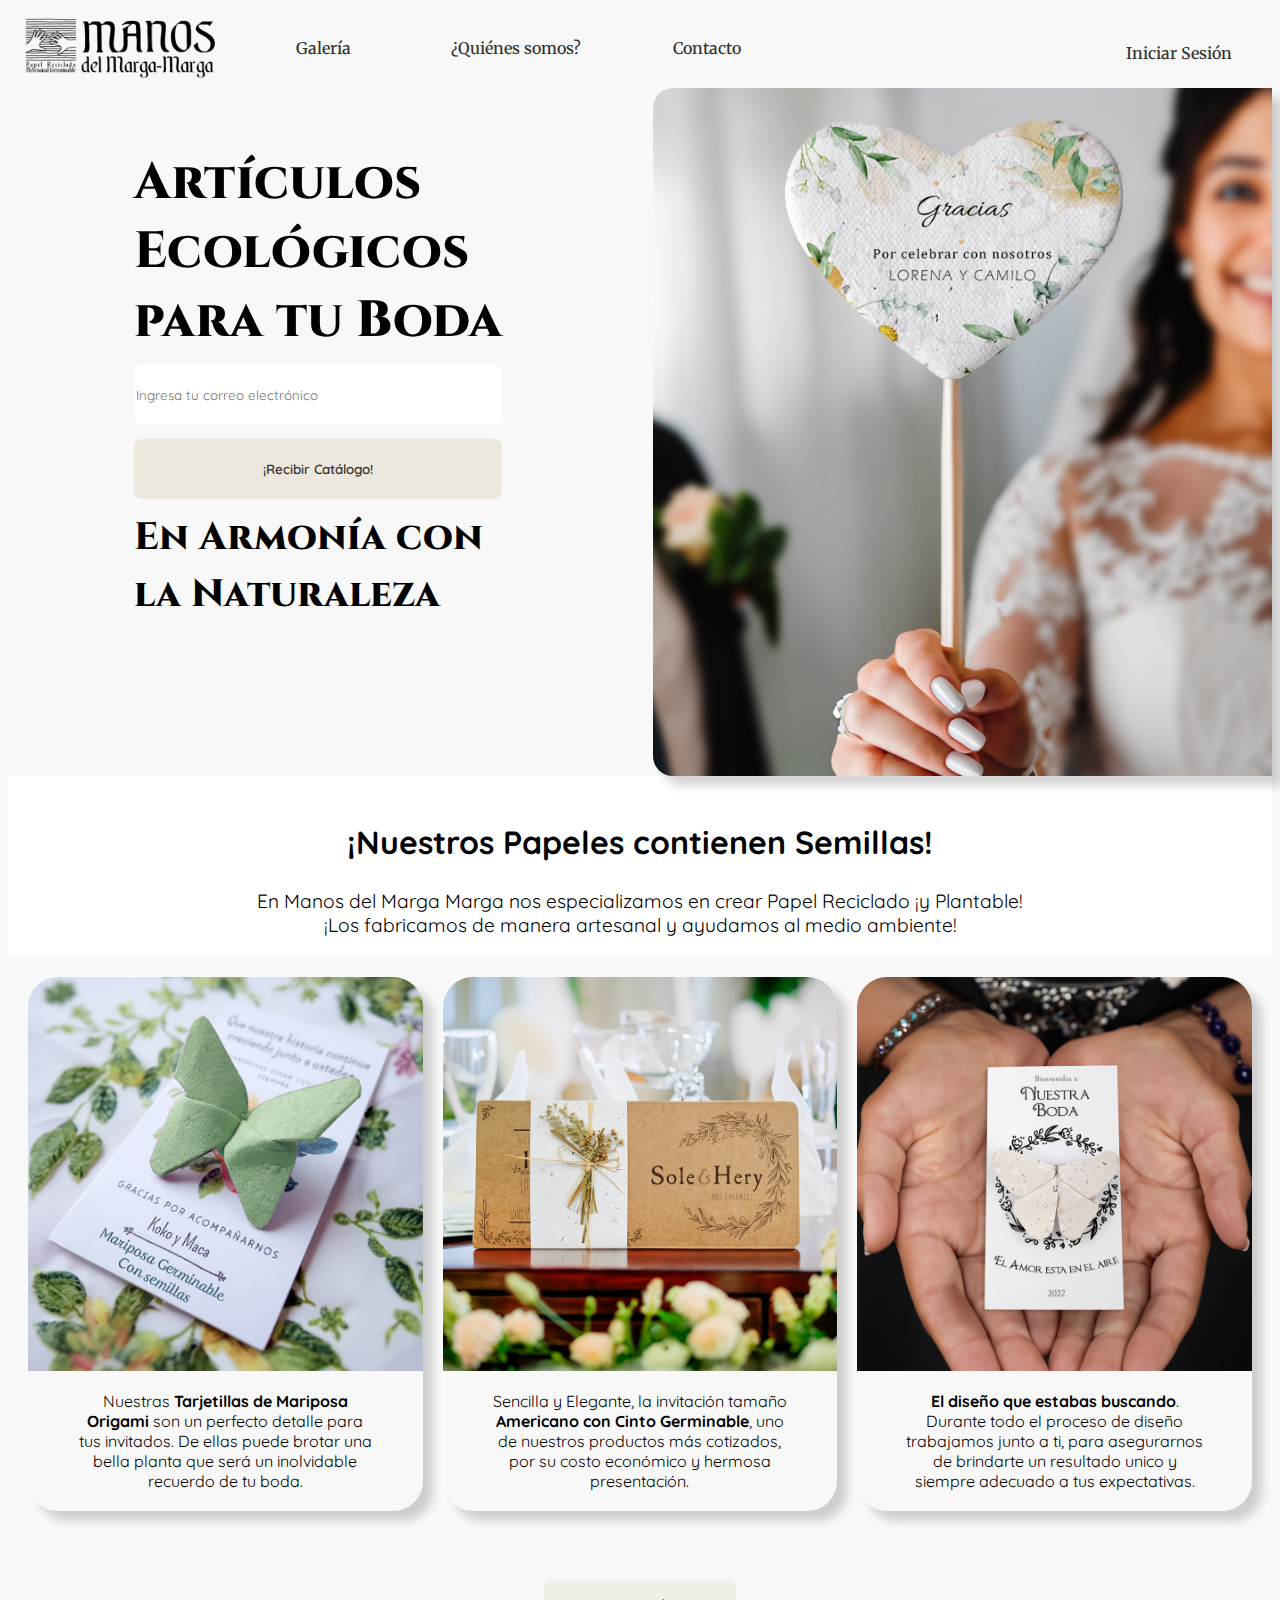
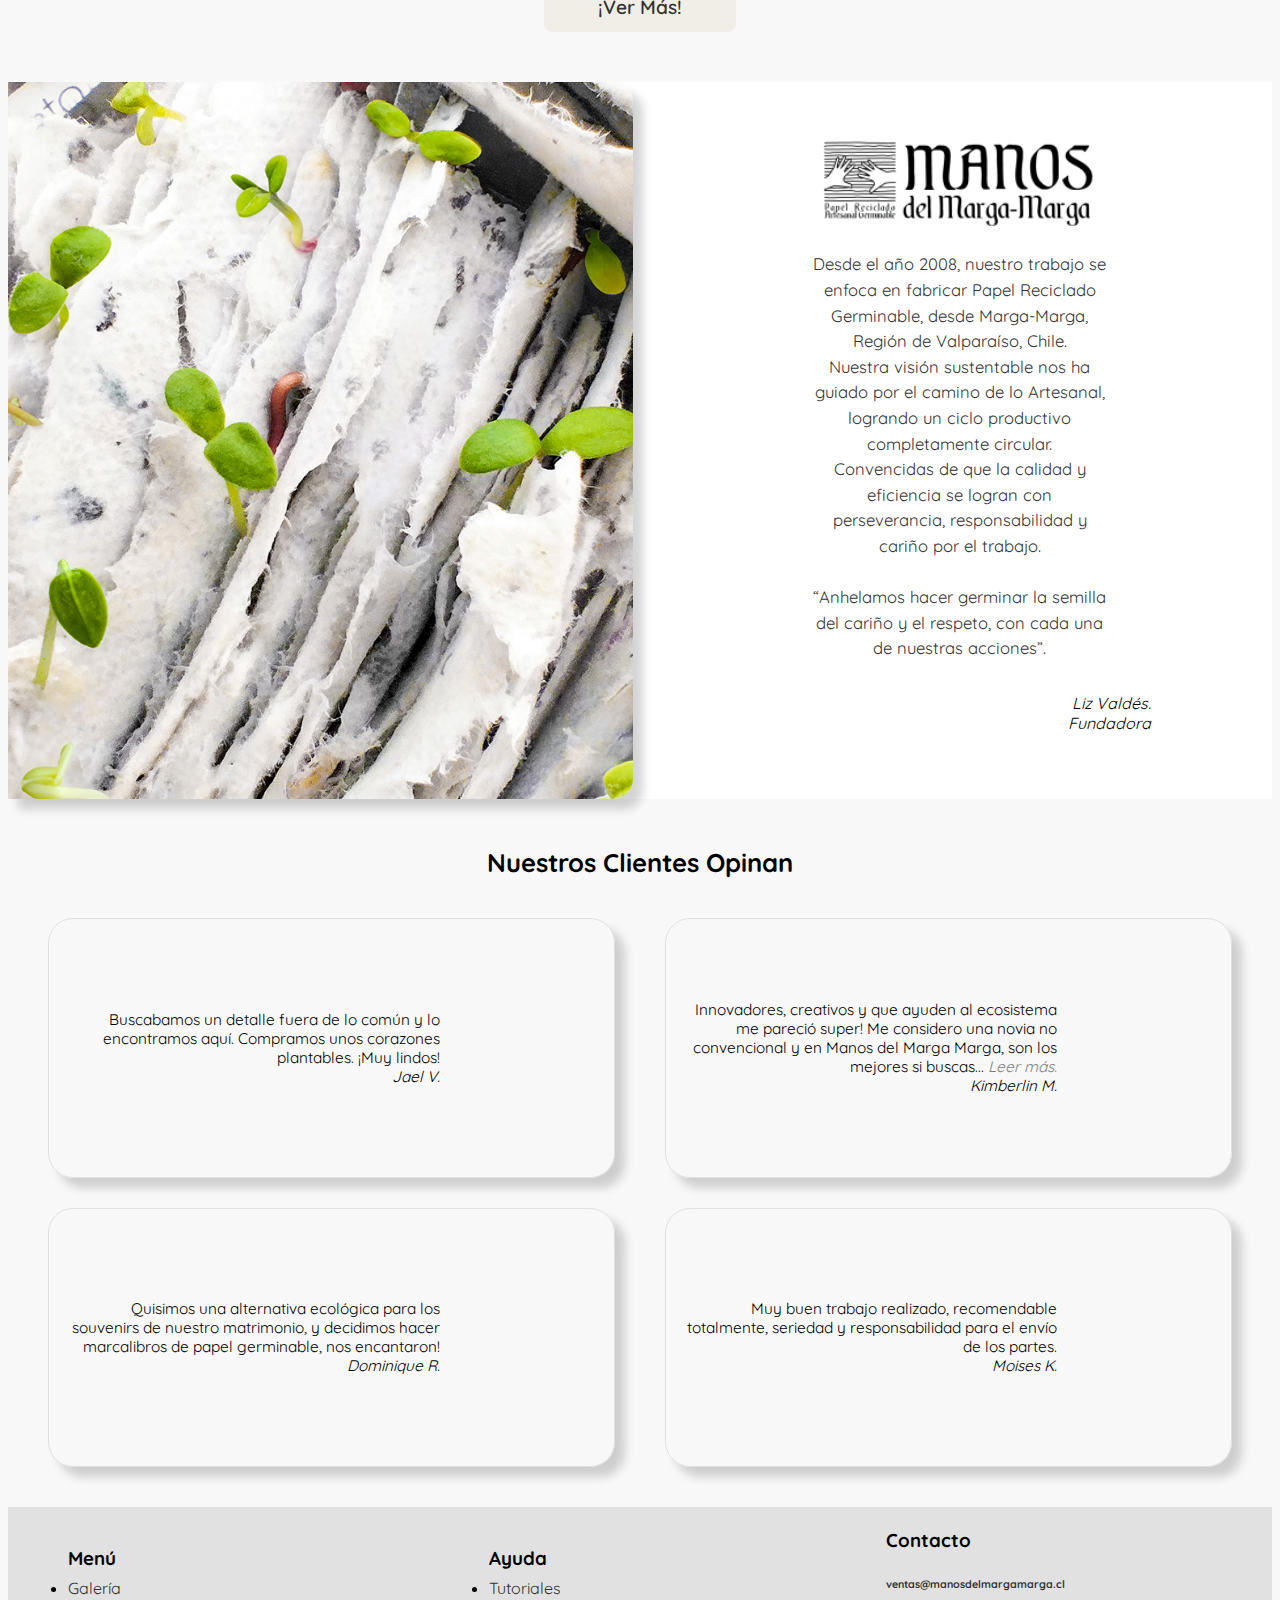
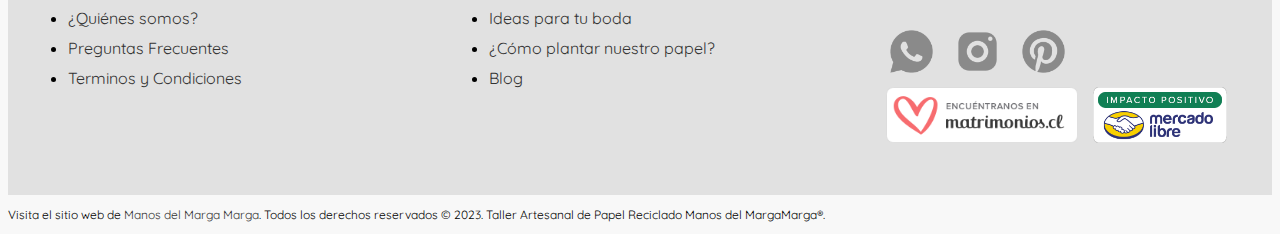
==== commit 3da32480: "menu desplegable en query y otros" ====
--- a/index.html
+++ b/index.html
@@ -15,9 +15,7 @@
   <header>
     <div class="cabezal">
       <button id="botonmenu">☰ Menú</button>
-      <div class="logocabezalrow">
         <img class="logocabezal" src="./public/assets/img/mmmlogohead.png">
-      </div>
       <div class="divmenutext">
         <span class="menutext1"><a href="#galeria">Galería</a></span>
         <span class="menutext2"><a href="#quienesomos">¿Quiénes somos?</a></span>
--- a/styles.css
+++ b/styles.css
@@ -23,10 +23,8 @@
    #botonmenu {
     display: none;
    }
-   .logocabezalrow img {
-     height: 100%;
-     width: 100%;
-     margin-right: 40px; 
+   .logocabezal {
+    height: 90%; 
      }
    .divmenutext {
      display: grid;
@@ -350,21 +348,23 @@
 @media screen and (max-width: 800px) {
   
 .cabezal {
-  display: grid;
+  display: flex;
+  flex-direction: row-reverse;
+  flex-wrap: wrap;
   height: 100%;
-  grid-template-columns: 1fr 1fr;
+  grid-template-columns: 0.8fr 1fr;
   row-gap: 5px;
   background-color: #fff;
   padding: 10px;
 }
-.logocabezalrow img {
-  height: 65px;
-  width: 205px;
+.logocabezal {
+  display: flex;
+  height: 70px;
+  border-right: 0px;
   margin-right: 0px;
-}
-.logocabezalrow {
-  justify-self: right;
-}
+  right: 100%;
+}
+
 #botonmenu {
   display:flex;
   cursor: pointer;
@@ -392,20 +392,16 @@
      border-radius: 5px;
      padding-left: 10px;
      padding-right: 10px;
-     justify-content: right;
+    justify-self: center;
      font-size: 2fr;
     }
      .iniciarsesion {
-      display: grid;
+      display: flex;
       margin: 0px;
-      max-width: 80%;
-      text-align: center; 
       color: #333;
-      background-color: #e3e3e3;
+      background-color: #eeeeee;
       padding-bottom: 10px;
-      justify-self: center;
       border-radius: 20px;
-      justify-self: right;
      }
   .jumbotron {
     height: 700px;
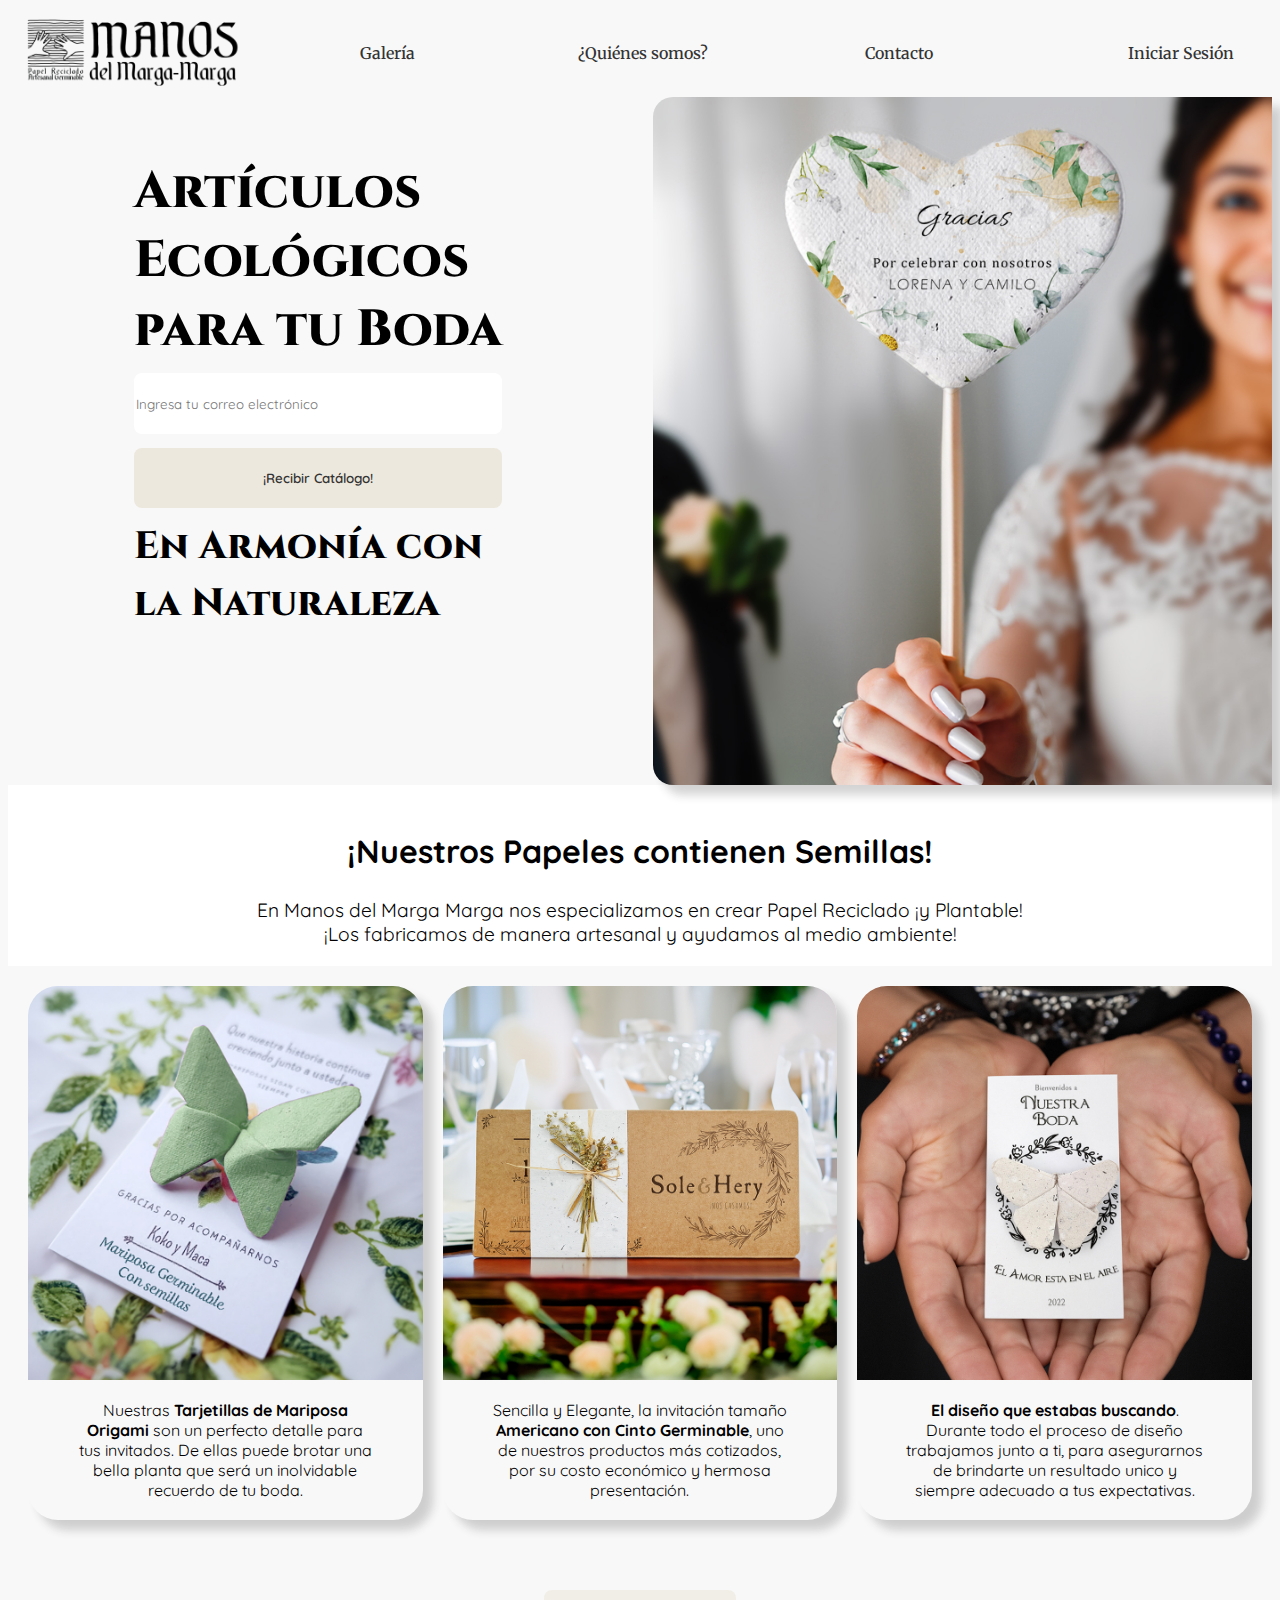
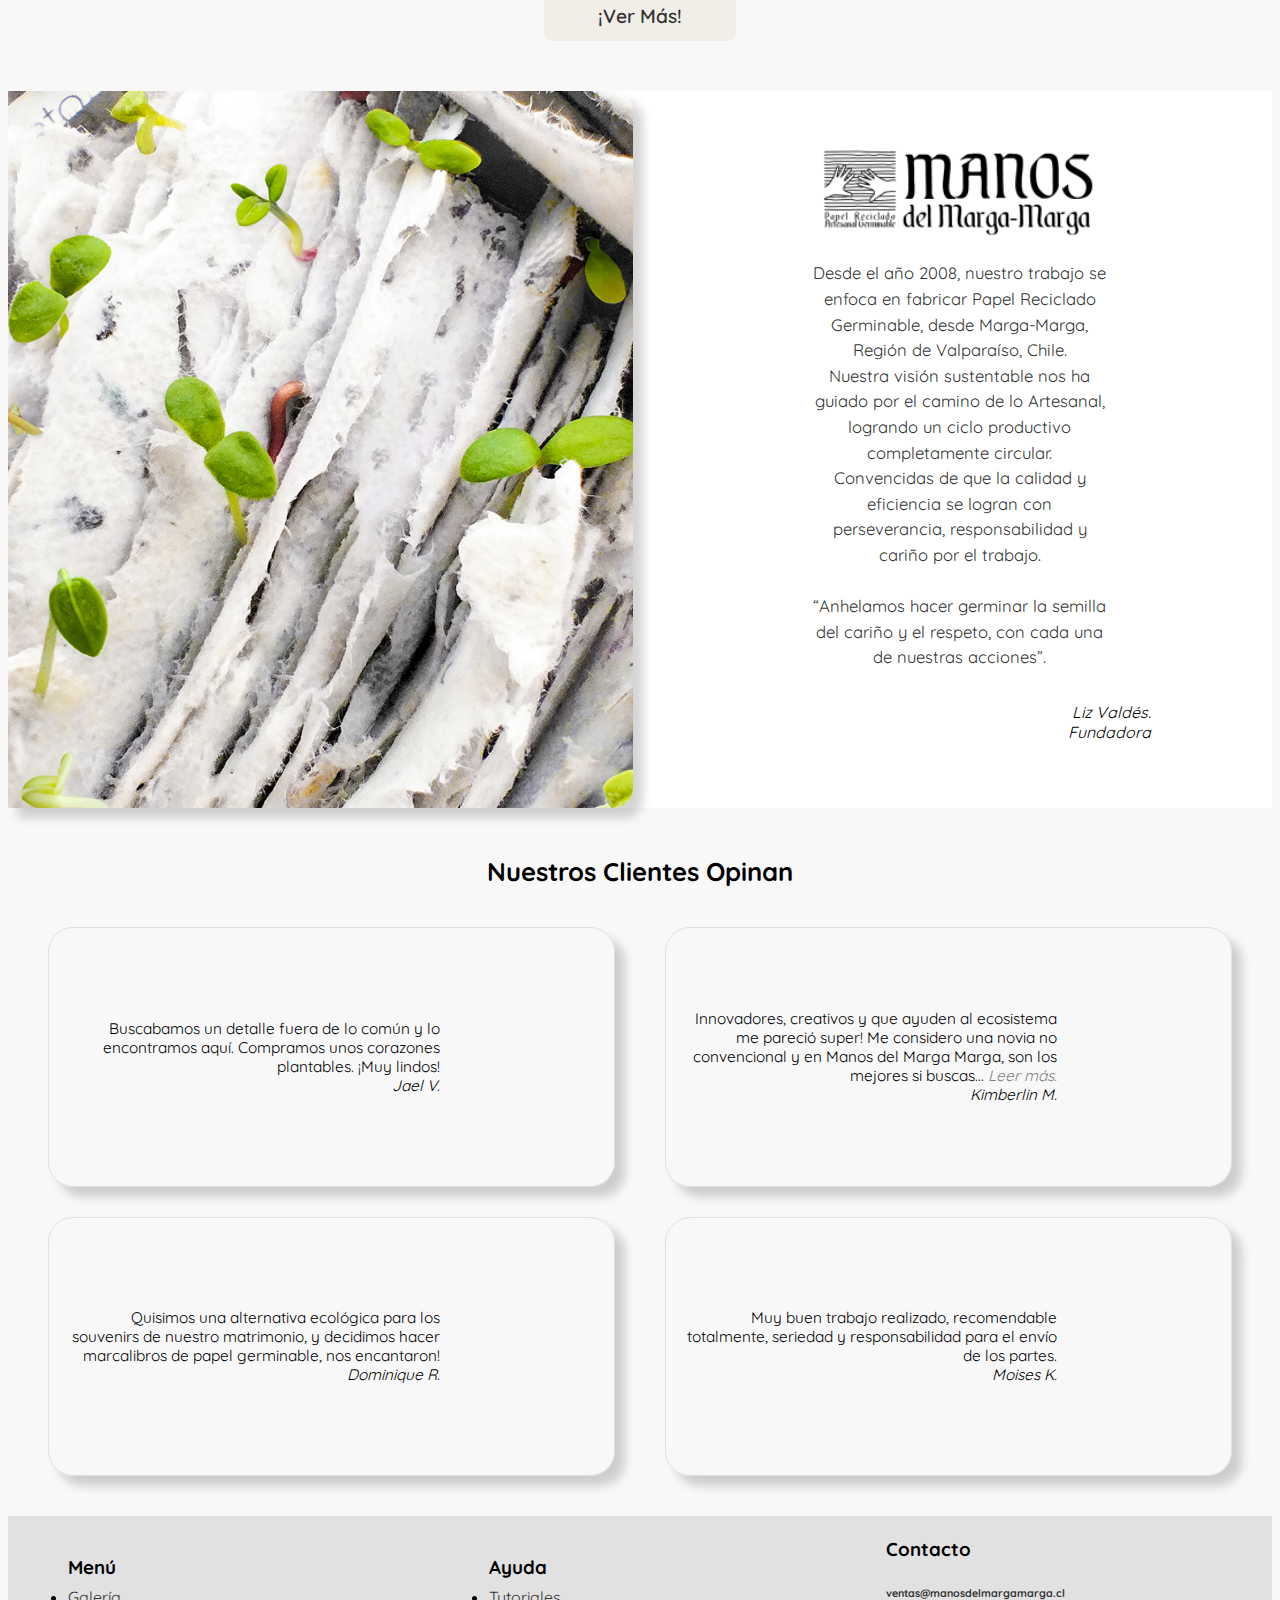
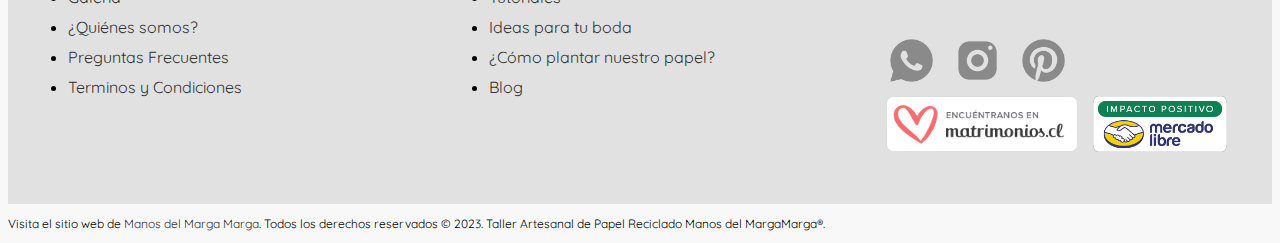
==== commit 6da3b363: "menu desplegable en query y otros" ====
--- a/index.html
+++ b/index.html
@@ -14,16 +14,18 @@
 <body>
   <header>
     <div class="cabezal">
+      <img class="logocabezal" src="./public/assets/img/mmmlogohead.png">
       <button id="botonmenu">☰ Menú</button>
-        <img class="logocabezal" src="./public/assets/img/mmmlogohead.png">
-      <div class="divmenutext">
+      <div id="menuOcultable" class="hidden">
+        <!-- <div id="divmenutext" class="divmenutext"> -->
         <span class="menutext1"><a href="#galeria">Galería</a></span>
         <span class="menutext2"><a href="#quienesomos">¿Quiénes somos?</a></span>
         <span class="menutext3"><a href="#contacto">Contacto</a></span>
-      </div>
-      <div class="iniciarsesion">
-        <a class="menutext4" href="https://pepeoawvh.github.io/Proyecto1MMM/">Iniciar Sesión</a>
-      </div>
+        <div class="iniciarsesion">
+          <a class="menutext4" href="https://pepeoawvh.github.io/Proyecto1MMM/">Iniciar Sesión</a>
+        </div>
+      <!-- </div> -->
+    </div>
     </div>
   </header>
   <div class="jumbotron">
@@ -135,5 +137,6 @@
   <script src="https://cdn.jsdelivr.net/npm/bootstrap@5.3.1/dist/js/bootstrap.bundle.min.js" integrity="sha384-HwwvtgBNo3bZJJLYd8oVXjrBZt8cqVSpeBNS5n7C8IVInixGAoxmnlMuBnhbgrkm" crossorigin="anonymous">
 
   </script>
+  <script src="./app.js"> </script>
 </body>
 </html>--- a/styles.css
+++ b/styles.css
@@ -15,33 +15,40 @@
   /* Estilos para header */
   .cabezal {
    display: grid;
-   grid-template-columns: 0.5fr 1fr 1fr; /*tres columnas para el navbar*/
-   grid-template-rows: 80px; /*una columna de 80px*/
+   grid-template-columns: 0.5fr 2fr; /*tres columnas para el navbar*/
+   grid-template-rows: auto;
    align-items:center; /*alinear elementos en eje vertical centro*/
    column-gap: 10px;
-   }
+   justify-content: space-around;
+   }
+
    #botonmenu {
     display: none;
    }
    .logocabezal {
     height: 90%; 
      }
-   .divmenutext {
-     display: grid;
-     grid-template-columns: 1fr 2fr 1fr;
+
+    #menuOcultable {
+     display: grid;
+     grid-template-columns: repeat(4, 1fr); /* Columnas que se ajustan automáticamente */
+     gap:10px; 
+     grid-template-rows: 1fr;
      grid-gap: 20px;
      font-family: 'Merriweather', serif;
      font-weight: 500;
      text-align: center;
      font-size: 100%;
-     }
+     justify-content: space-around;
+     width: 100%;
+     }
+    
      .iniciarsesion {
        font-family: 'Merriweather', serif;
        font-weight: 500;
        margin-left: auto;
-       margin-right: 40px;
-       padding-top: 10px;
        object-fit: cover;
+       margin-right: 3vw;
        font-size: 100%;
        }
        .menutext4 {
@@ -348,59 +355,59 @@
 @media screen and (max-width: 800px) {
   
 .cabezal {
-  display: flex;
-  flex-direction: row-reverse;
-  flex-wrap: wrap;
+  display: grid;
   height: 100%;
-  grid-template-columns: 0.8fr 1fr;
-  row-gap: 5px;
-  background-color: #fff;
+  justify-content: space-around;
+  grid-template-columns: 1fr 1fr; /* Dos columnas en la primera fila */
+  grid-template-rows: 1fr;
+  column-gap: 10px;
+  row-gap: 10px;
   padding: 10px;
+  justify-content: space-between; /* Alineación horizontal */
+  background-color:#f1f1f0
 }
 .logocabezal {
-  display: flex;
+  display: grid;
   height: 70px;
-  border-right: 0px;
-  margin-right: 0px;
-  right: 100%;
+  left: 100%;
+  justify-self: start;
+  align-items: center; /* Centra verticalmente */
 }
 
 #botonmenu {
   display:flex;
   cursor: pointer;
   background: none;
+  grid-row: 1; 
+  grid-column: 2; 
   border: none;
   font-size: 20px;
   outline: none;
+  justify-self: end;
 }
-/* ocultar elementos del menu */
-body:not(:focus-within) .divmenutext  {
-  display: none;
+
+#menuOcultable {
+  display: grid;
+  grid-template-columns: 1fr 1fr 1fr 1fr;
+  grid-area: 2 / 1 / 2 / -1;
 }
-body:not(:focus-within) .menutext4  {
-  display: none;
+.hidden {
+  display:none !important
 }
-/* Estilo para los elemetos del menú */
-.divmenutext {
-  display: grid;
-  grid-template-columns: 1fr 1fr 1fr;
-  padding-top: 0px;
-  text-align: center;
-}
+
      .menutext4 {
-     display: grid;
-     border-radius: 5px;
-     padding-left: 10px;
-     padding-right: 10px;
-    justify-self: center;
-     font-size: 2fr;
+      border-radius: 5px;
+      padding-left: 10px;
+      padding-right: 10px;
+      font-size: 2fr;
+      align-self: center; /* Centra verticalmente en su celda */
     }
      .iniciarsesion {
       display: flex;
+      justify-content: space-around ;
       margin: 0px;
       color: #333;
       background-color: #eeeeee;
-      padding-bottom: 10px;
       border-radius: 20px;
      }
   .jumbotron {
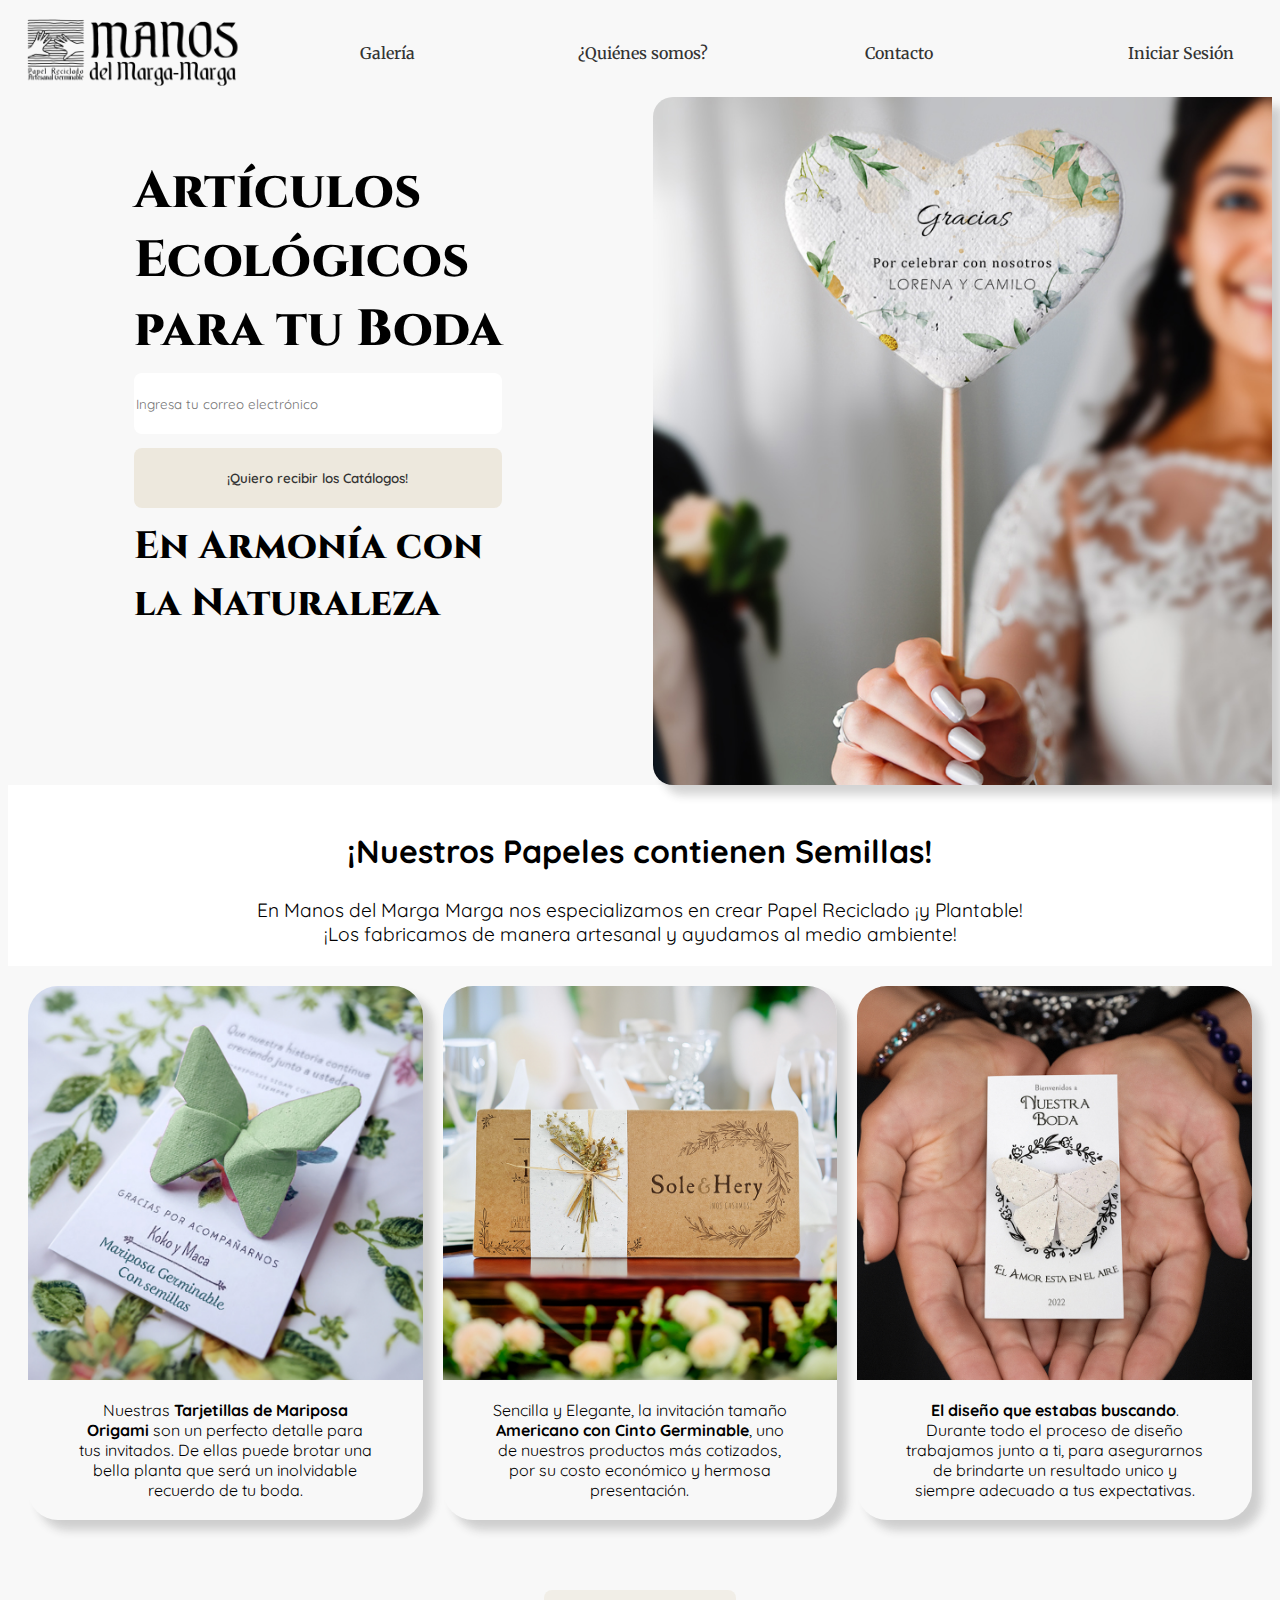
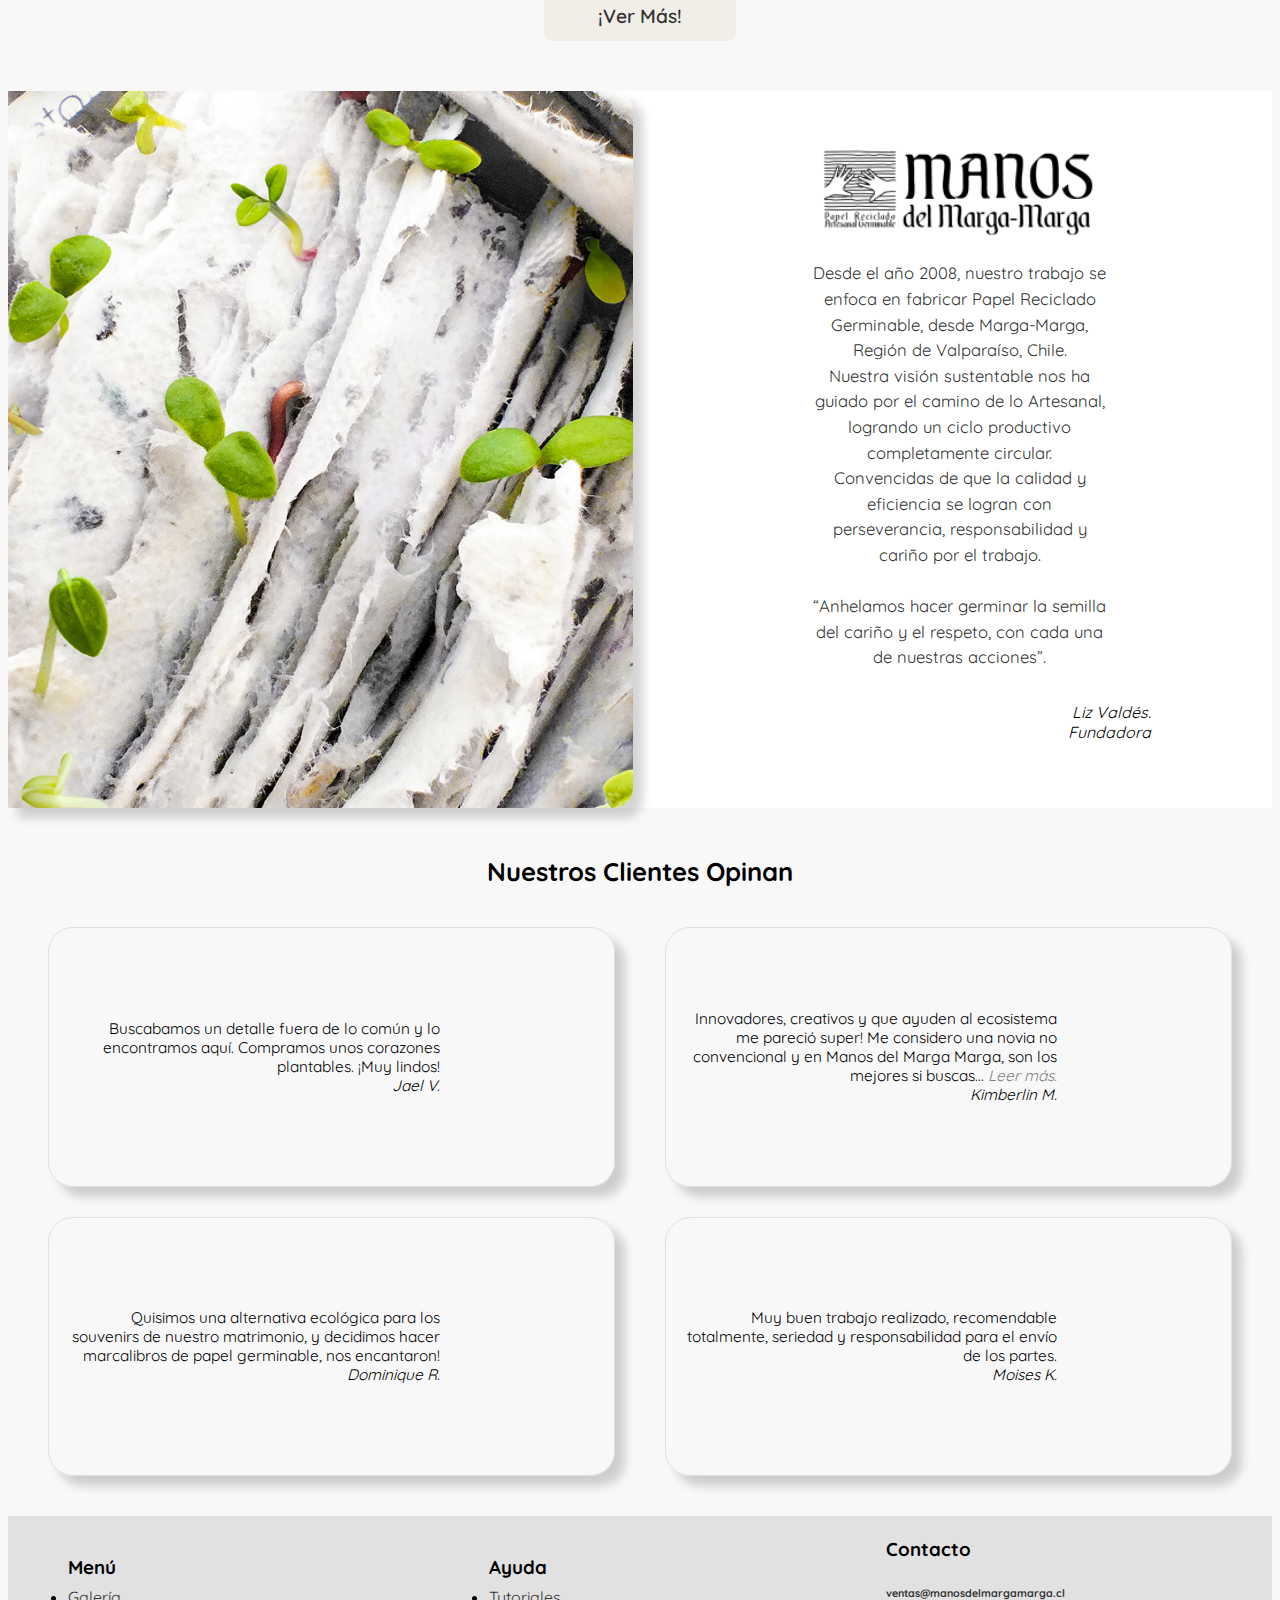
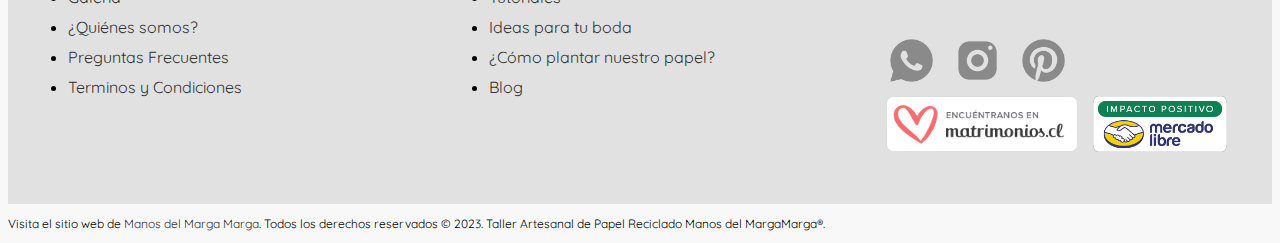
==== commit 7b2e5f15: "menu desplegable en query y otros" ====
--- a/index.html
+++ b/index.html
@@ -17,14 +17,12 @@
       <img class="logocabezal" src="./public/assets/img/mmmlogohead.png">
       <button id="botonmenu">☰ Menú</button>
       <div id="menuOcultable" class="hidden">
-        <!-- <div id="divmenutext" class="divmenutext"> -->
         <span class="menutext1"><a href="#galeria">Galería</a></span>
         <span class="menutext2"><a href="#quienesomos">¿Quiénes somos?</a></span>
         <span class="menutext3"><a href="#contacto">Contacto</a></span>
         <div class="iniciarsesion">
           <a class="menutext4" href="https://pepeoawvh.github.io/Proyecto1MMM/">Iniciar Sesión</a>
         </div>
-      <!-- </div> -->
     </div>
     </div>
   </header>
@@ -32,8 +30,8 @@
     <div class="izqjumbo">    
       <span class="titlejumbotext"> Artículos <br> </be>Ecológicos <br> para tu Boda</span>
        <form>
-        <input class="emailform" type="email" placeholder="Ingresa tu correo electrónico" required>
-        <button class="botonbody" type="submit">¡Recibir Catálogo!</button>
+        <input class="emailform" id:ingresaCorreo type="email" placeholder="Ingresa tu correo electrónico" required>
+        <button class="botonbody" id="boton" type="submit">¡Quiero recibir los Catálogos!</button>
        </form>
        <span class="jumbosubtext">En Armonía con <br> la Naturaleza </span>
     </div>
